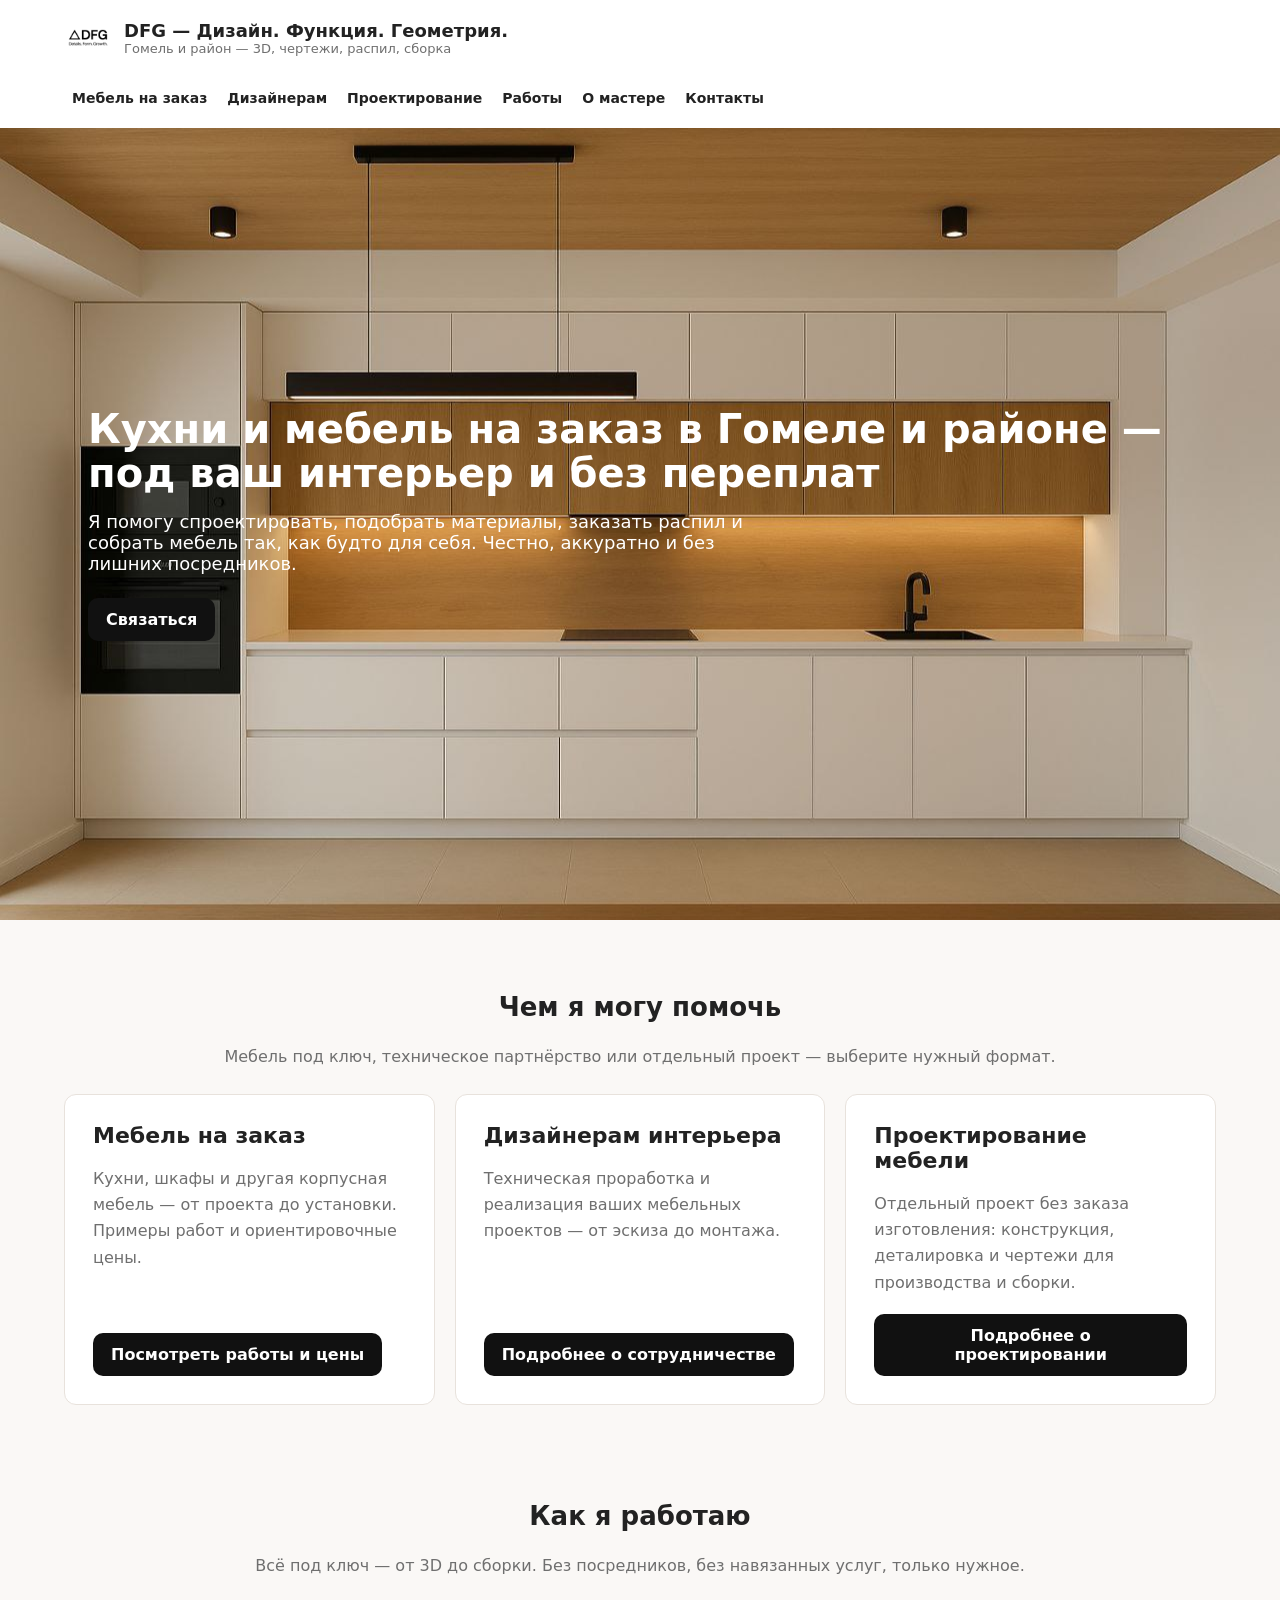
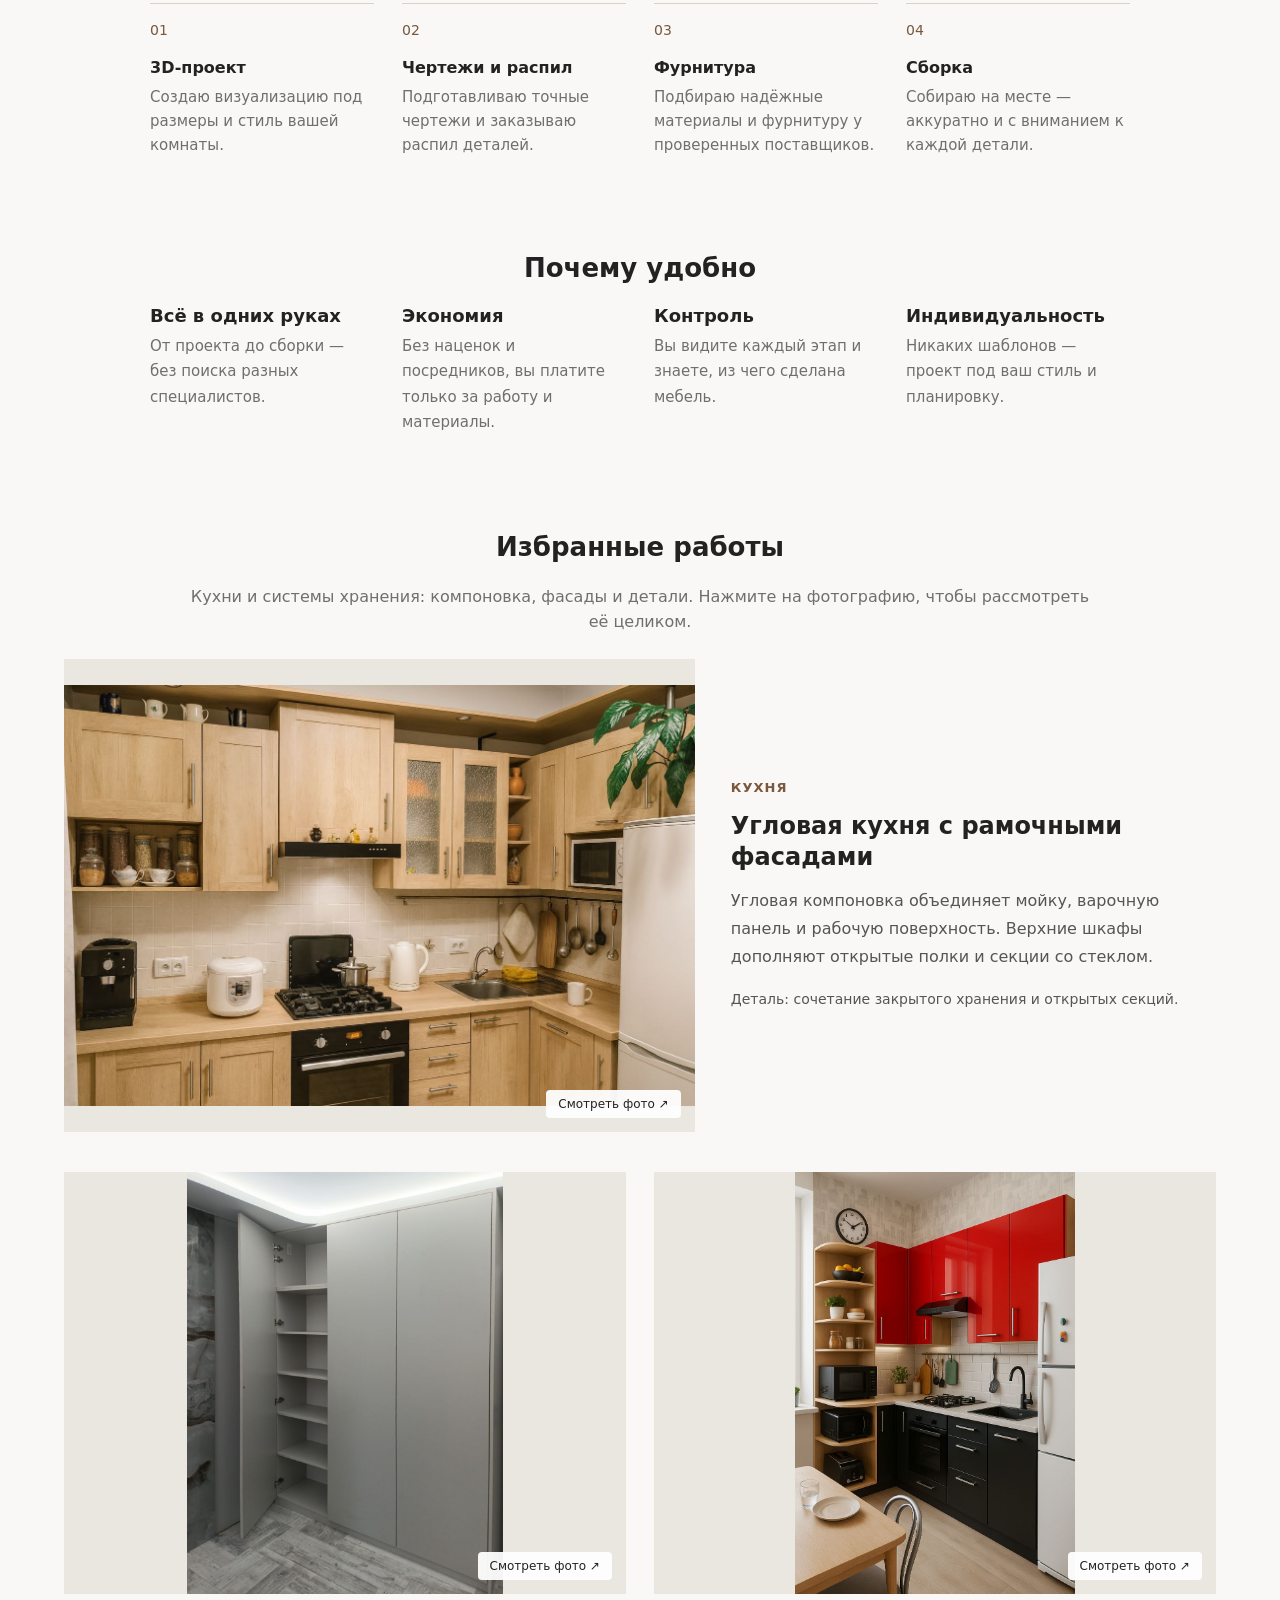
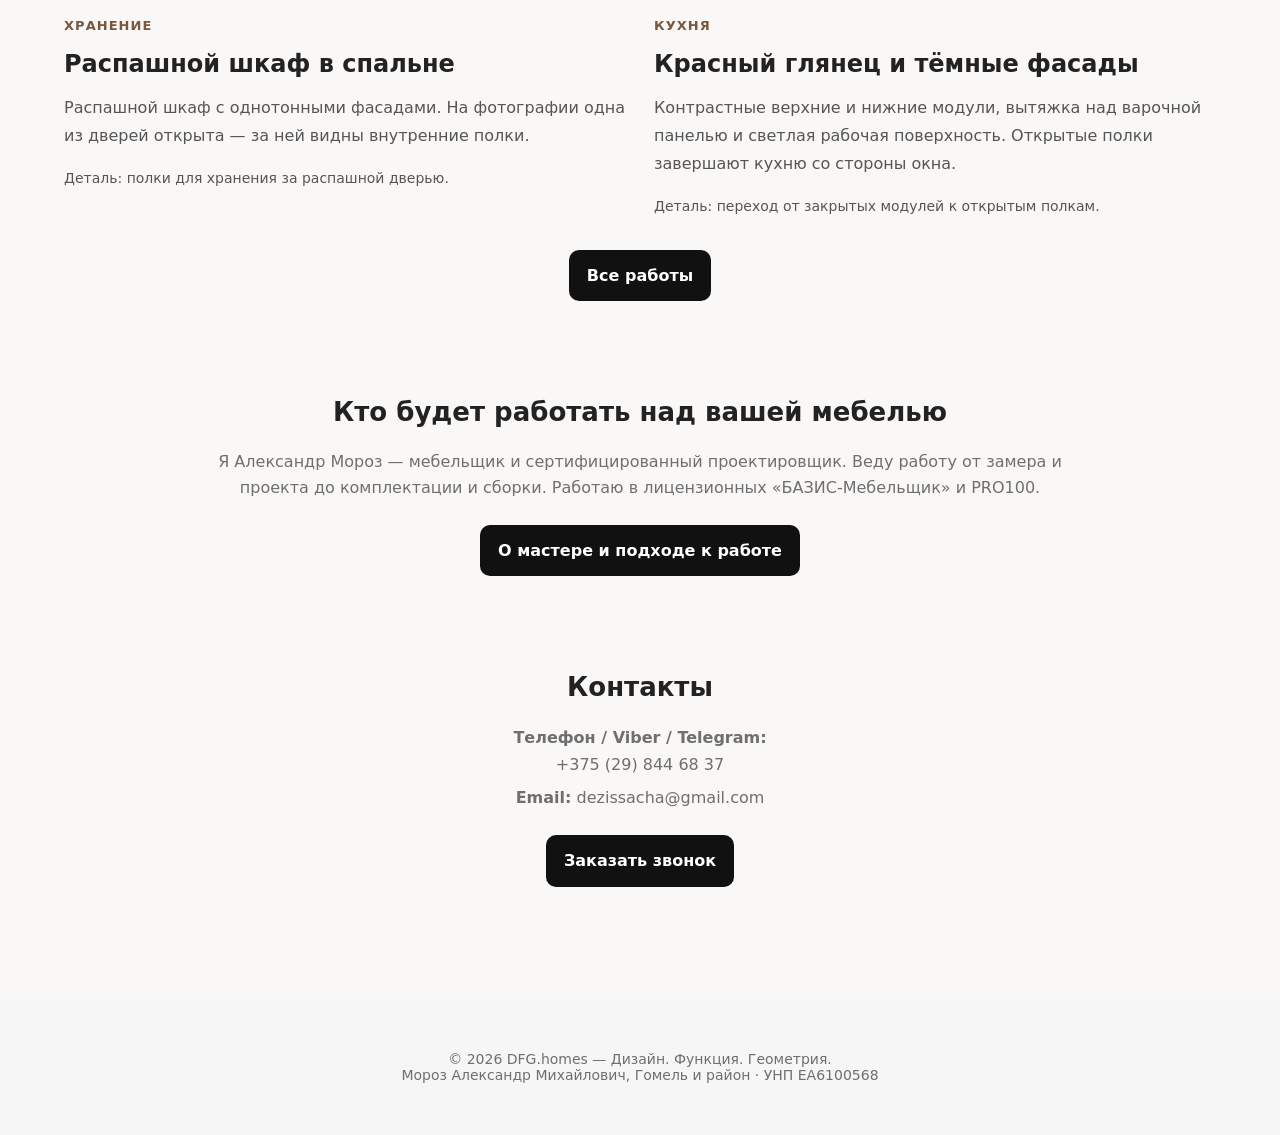
==== site/index.html @ 0e9fcd1b "Restore direct contact navigation and prominent profile contacts" ====
<!doctype html>
<html lang="ru">
<head>
  <meta charset="utf-8" />
  <meta name="viewport" content="width=device-width,initial-scale=1" />
  <title>DFG.homes — Мебель под заказ (Гомель и район)</title>
  <meta name="description" content="DFG — индивидуальные кухни и корпусная мебель: 3D-проект, чертежи, распил, закупка фурнитуры и сборка. Гомель и район." />

  <meta name="keywords" content="кухни Гомель, мебель под заказ, кухни на заказ Гомель, корпусная мебель, дизайн кухни, распил, сборка мебели, МДФ, мебель МДФ">
  
  <meta property="og:title" content="DFG.homes — Мебель под заказ (Гомель и район)">
  <meta property="og:description" content="Индивидуальные кухни под заказ в Гомеле и районе. 3D-проект, распил, сборка.">
  <meta property="og:image" content="https://dfg.homes/img/dfg_logo.png">
  <meta property="og:url" content="https://dfg.homes/">
  <meta property="og:type" content="website">
  <link rel="canonical" href="https://dfg.by/">

  <!-- favicon -->
  <link rel="icon" type="image/png" href="/favicon-96x96.png" sizes="96x96" />
  <link rel="icon" type="image/svg+xml" href="/favicon.svg" />
  <link rel="shortcut icon" href="/favicon.ico" />
  <link rel="apple-touch-icon" sizes="180x180" href="/apple-touch-icon.png" />

  <script type="application/ld+json">
  {
    "@context": "https://schema.org",
    "@type": "LocalBusiness",
    "name": "DFG — Кухни на заказ в Гомеле",
    "image": "https://dfg.homes/img/dfg_logo.png",
    "url": "https://dfg.homes",
    "telephone": "+375298446837",
    "address": {
      "@type": "PostalAddress",
      "addressLocality": "Гомель",
      "addressCountry": "BY"
    },
    "priceRange": "$$",
    "description": "Индивидуальные кухни и корпусная мебель на заказ: проектирование, распил, сборка. Работаем в Гомеле и районе.",
    "openingHours": "Mo-Sa 08:00-22:00"
  }
  </script>

  <link rel="stylesheet" href="style.css?v=9d75a721176b">
</head>

<body>
<header>
  <div class="header-inner container">
    <a class="brand" href="index.html" aria-label="DFG — на главную">
      <img src="img/dfg_logo.png" alt="DFG — Дизайн. Функция. Геометрия.">
      <div>
        <div class="title">DFG — Дизайн. Функция. Геометрия.</div>
        <div class="subtitle">Гомель и район — 3D, чертежи, распил, сборка</div>
      </div>
    </a>
    <nav aria-label="Основная навигация">
      <a href="custom.html">Мебель на заказ</a>
      <a href="designers.html">Дизайнерам</a>
      <a href="design.html">Проектирование</a>
      <a href="index.html#portfolio">Работы</a>
      <a href="about.html">О мастере</a>
      <a href="#contact">Контакты</a>
    </nav>
  </div>
</header>

<!-- HERO -->
<section class="hero">
  <div class="hero-bg" style="background-image:url('img/hero_kitchen.jpg')"></div>
  <div class="hero-inner container">
    <h1>Кухни и мебель на заказ в Гомеле и районе — под ваш интерьер и без переплат</h1>
    <p>Я помогу спроектировать, подобрать материалы, заказать распил и собрать мебель так, как будто для себя. Честно, аккуратно и без лишних посредников.</p>
    <a class="btn" href="#contact">Связаться</a>
  </div>
</section>

<main class="container">

  <section id="directions" aria-labelledby="directions-title">
    <h2 id="directions-title">Чем я могу помочь</h2>
    <p class="lead">Мебель под ключ, техническое партнёрство или отдельный проект — выберите нужный формат.</p>
    <div class="service-grid">
      <article class="service-card"><h3>Мебель на заказ</h3><p>Кухни, шкафы и другая корпусная мебель — от проекта до установки. Примеры работ и ориентировочные цены.</p><a class="btn" href="custom.html">Посмотреть работы и цены</a></article>
      <article class="service-card"><h3>Дизайнерам интерьера</h3><p>Техническая проработка и реализация ваших мебельных проектов — от эскиза до монтажа.</p><a class="btn" href="designers.html">Подробнее о сотрудничестве</a></article>
      <article class="service-card"><h3>Проектирование мебели</h3><p>Отдельный проект без заказа изготовления: конструкция, деталировка и чертежи для производства и сборки.</p><a class="btn" href="design.html">Подробнее о проектировании</a></article>
    </div>
  </section>


  <section id="services">
    <h2>Как я работаю</h2>
    <p class="lead">Всё под ключ — от 3D до сборки. Без посредников, без навязанных услуг, только нужное.</p>
    <ol class="steps">
      <li class="step"><h3>3D-проект</h3><p>Создаю визуализацию под размеры и стиль вашей комнаты.</p></li>
      <li class="step"><h3>Чертежи и распил</h3><p>Подготавливаю точные чертежи и заказываю распил деталей.</p></li>
      <li class="step"><h3>Фурнитура</h3><p>Подбираю надёжные материалы и фурнитуру у проверенных поставщиков.</p></li>
      <li class="step"><h3>Сборка</h3><p>Собираю на месте — аккуратно и с вниманием к каждой детали.</p></li>
</ol>
  </section>

  <section>
    <h2>Почему удобно</h2>
    <div class="why">
      <div class="why-item"><strong>Всё в одних руках</strong><p>От проекта до сборки — без поиска разных специалистов.</p></div>
      <div class="why-item"><strong>Экономия</strong><p>Без наценок и посредников, вы платите только за работу и материалы.</p></div>
      <div class="why-item"><strong>Контроль</strong><p>Вы видите каждый этап и знаете, из чего сделана мебель.</p></div>
      <div class="why-item"><strong>Индивидуальность</strong><p>Никаких шаблонов — проект под ваш стиль и планировку.</p></div>
    </div>
  </section>
  <section id="portfolio" aria-labelledby="portfolio-title">
    <h2 id="portfolio-title">Избранные работы</h2>
    <p class="lead">Кухни и системы хранения: компоновка, фасады и детали. Нажмите на фотографию, чтобы рассмотреть её целиком.</p>
    <div class="featured-projects">
      <article class="featured-project featured-project-wide">
<a class="project-photo" href="img/photo_2026-01-25_12-48-27.jpg" data-gallery data-caption="Угловая кухня с рамочными фасадами" aria-label="Открыть фото: Угловая кухня с рамочными фасадами">
  <img src="img/photo_2026-01-25_12-48-27.jpg" alt="Угловая кухня с рамочными фасадами" loading="lazy" decoding="async">
  <span class="photo-hint" aria-hidden="true">Смотреть фото ↗</span>
</a>
        <div class="project-copy"><p class="eyebrow">Кухня</p><h3>Угловая кухня с рамочными фасадами</h3><p>Угловая компоновка объединяет мойку, варочную панель и рабочую поверхность. Верхние шкафы дополняют открытые полки и секции со стеклом.</p><p class="project-detail">Деталь: сочетание закрытого хранения и открытых секций.</p></div>
      </article>
      <article class="featured-project">
<a class="project-photo" href="img/photo_2026-01-25_12-01-04_1.jpg" data-gallery data-caption="Распашной шкаф в спальне" aria-label="Открыть фото: Распашной шкаф в спальне">
  <img src="img/photo_2026-01-25_12-01-04_1.jpg" alt="Распашной шкаф в спальне" loading="lazy" decoding="async">
  <span class="photo-hint" aria-hidden="true">Смотреть фото ↗</span>
</a>
        <div class="project-copy"><p class="eyebrow">Хранение</p><h3>Распашной шкаф в спальне</h3><p>Распашной шкаф с однотонными фасадами. На фотографии одна из дверей открыта — за ней видны внутренние полки.</p><p class="project-detail">Деталь: полки для хранения за распашной дверью.</p></div>
      </article>
      <article class="featured-project">
<a class="project-photo" href="img/kitchen_red_black.jpg" data-gallery data-caption="Красный глянец и тёмные фасады" aria-label="Открыть фото: Красный глянец и тёмные фасады">
  <img src="img/kitchen_red_black.jpg" alt="Красный глянец и тёмные фасады" loading="lazy" decoding="async">
  <span class="photo-hint" aria-hidden="true">Смотреть фото ↗</span>
</a>
        <div class="project-copy"><p class="eyebrow">Кухня</p><h3>Красный глянец и тёмные фасады</h3><p>Контрастные верхние и нижние модули, вытяжка над варочной панелью и светлая рабочая поверхность. Открытые полки завершают кухню со стороны окна.</p><p class="project-detail">Деталь: переход от закрытых модулей к открытым полкам.</p></div>
      </article>
    </div>
    <div class="contact-wrap" style="margin-top:32px;"><a class="btn" href="custom.html#portfolio">Все работы</a></div>
  </section>

  <section aria-labelledby="about-title">
    <h2 id="about-title">Кто будет работать над вашей мебелью</h2>
    <p class="lead">Я Александр Мороз — мебельщик и сертифицированный проектировщик. Веду работу от замера и проекта до комплектации и сборки. Работаю в лицензионных «БАЗИС-Мебельщик» и PRO100.</p>
    <div class="contact-wrap"><a class="btn" href="about.html">О мастере и подходе к работе</a></div>
  </section>

  <section id="contact">
    <h2>Контакты</h2>
    <div class="contact-wrap">
      <p><strong>Телефон / Viber / Telegram:</strong><br> <a href="tel:+375298446837">+375 (29) 844 68 37</a></p>
      <p><strong>Email:</strong> <a href="mailto:dezissacha@gmail.com">dezissacha@gmail.com</a></p>

      <button class="btn" id="open-form" style="margin-top:18px;">Заказать звонок</button>
    </div>
  </section>

</main>

<!-- MODAL -->
<div id="callback-modal" class="modal" role="dialog" aria-modal="true" aria-label="Заказать звонок">
  <div class="modal-content">

    <div class="modal-header">Заказать звонок</div>
    <button class="modal-close" id="close-form" aria-label="Закрыть">×</button>

    <h3 id="modal-title" style="display:none;"></h3>
    <div id="modal-message" style="display:none; text-align:center; font-size:17px; margin-bottom:12px;"></div>

    <form id="callback-form" class="modal-form">
        <input type="hidden" name="access_key" value="6b357ccf-6173-467a-af4d-17d873c3c2f2">
        <input type="text" name="name" id="name-field" aria-label="Ваше имя" autocomplete="name" placeholder="Ваше имя">
        <input type="tel" name="phone" id="phone-input" aria-label="Ваш телефон" autocomplete="tel" placeholder="Ваш телефон" required>
        <div id="phone-error" style="display:none; color:#b00020; font-size:14px; margin-top:-8px; margin-bottom:8px;"></div>
        <textarea aria-label="Комментарий" name="message" placeholder="Комментарий" maxlength="10000"></textarea>
    </form>

    <div class="modal-submit-bar">
        <button id="submit-btn" type="submit" form="callback-form" class="btn submit-btn">Отправить</button>
        <button id="close-after-submit" class="btn" style="display:none;">Закрыть</button>
    </div>

  </div>
</div>


<footer>
  <div class="container">
    © 2026 DFG.homes — Дизайн. Функция. Геометрия.<br>
    Мороз Александр Михайлович, Гомель и район · УНП EA6100568
  </div>
</footer>




<dialog id="photo-viewer" class="photo-viewer" aria-label="Просмотр фотографий">
  <div class="viewer-toolbar"><span id="photo-count" aria-live="polite"></span><button type="button" id="photo-close" aria-label="Закрыть фото">Закрыть ×</button></div>
  <figure><img id="photo-full" alt=""><figcaption id="photo-caption" aria-live="polite"></figcaption></figure>
  <div class="viewer-navigation"><button type="button" id="photo-prev" aria-label="Предыдущее фото">← Назад</button><button type="button" id="photo-next" aria-label="Следующее фото">Далее →</button></div>
</dialog>

<script src="site.js?v=1a0e7bea8376" defer></script>
</body>
</html>
---- site/style.css ----
:root{
      --bg:#faf8f6;
      --text:#222;
      --muted:#6f6f6f;
      --accent:#111;
      --maxw:1200px;
    }
    *{box-sizing:border-box;margin:0;padding:0}
    body{font-family:Inter, system-ui, -apple-system, "Segoe UI", Roboto, "Helvetica Neue", Arial; color:var(--text); background:var(--bg);}
    a{color:inherit;text-decoration:none}

    .container{max-width:var(--maxw);margin:0 auto;padding:24px;}

    /* HEADER */
    header{position:fixed;top:0;left:0;right:0;background:rgba(255,255,255,0.97);backdrop-filter:blur(8px);box-shadow:0 2px 10px rgba(0,0,0,0.05);z-index:40;}
    .header-inner{display:flex;align-items:center;justify-content:space-between;gap:20px;max-width:var(--maxw);margin:0 auto;padding:14px 24px;}
    .brand{display:flex;align-items:center;gap:12px;flex:1;}
    .brand img{height:48px;width:auto;}
    .brand .title{font-weight:700;font-size:18px;}
    .brand .subtitle{font-size:13px;color:var(--muted);}
    nav{display:flex;gap:12px;align-items:center;flex-wrap:wrap;justify-content:flex-end;}
    nav a{padding:8px 12px;border-radius:8px;font-weight:600;}

    @media (max-width: 700px) {
      .header-inner {
        flex-direction: column;
        align-items: center;
        text-align: center;
        gap: 10px;
      }

      nav {
        justify-content: center;
        width: 100%;
      }

      nav a {
        padding: 6px 10px;
        font-size: 16px;
      }

      .brand {
        justify-content: center;
      }
    }

    /* HERO */
    .hero{height:88vh;min-height:520px;display:flex;align-items:center;position:relative;color:#fff;margin-top:84px;}
    .hero-bg{position:absolute;inset:0;background-size:cover;background-position:center;filter:saturate(1);}
    .hero-inner{max-width:var(--maxw);margin:0 auto;padding:48px;position:relative;}
    .hero h1{font-size:40px;line-height:1.1;margin-bottom:16px;}
    .hero p{font-size:18px;max-width:60ch;margin-bottom:24px;}
    .btn{background:var(--accent);color:#fff;padding:12px 18px;border-radius:10px;border:0;font-weight:700;cursor:pointer;}
    .btn.secondary{background:transparent;border:1px solid rgba(255,255,255,0.3);color:#fff;}

    main{padding:36px 0 80px;}
    section{padding:48px 0;}
    h2{font-size:26px;text-align:center;margin-bottom:22px;}
    .lead{max-width:900px;margin:0 auto 24px;color:var(--muted);text-align:center;line-height:1.6;}

    /* GRID */
    .steps{max-width:980px;margin:0 auto;display:grid;grid-template-columns:repeat(auto-fit,minmax(220px,1fr));gap:16px;}
    .step{background:#fff;border-radius:10px;padding:18px;box-shadow:0 6px 22px rgba(0,0,0,0.04);}
    .step h3{margin-bottom:8px;font-size:16px;}
    .step p{color:var(--muted);font-size:14px;}

   .why{
      max-width:980px;
      margin:0 auto;
      display:grid;
      grid-template-columns:repeat(auto-fit,minmax(220px,1fr));
      gap:16px;
    }
    .why-item{background:#fff;padding:16px;border-radius:10px;box-shadow:0 6px 18px rgba(0,0,0,0.03);text-align:center;}
    .why-item p{margin-top:8px;color:var(--muted);font-size:14px;}

    .portfolio-grid{display:grid;grid-template-columns:repeat(auto-fit,minmax(260px,1fr));gap:14px;max-width:1200px;margin:0 auto;}
    .portfolio-item{background:#fff;border-radius:10px;overflow:hidden;box-shadow:0 6px 22px rgba(0,0,0,0.04);}
    .portfolio-item img{width:100%;height:100%;object-fit:cover;display:block;}
    .caption{padding:10px;color:var(--muted);font-size:14px;}

    /* CONTACT */
    .contact-wrap{max-width:900px;margin:0 auto;text-align:center;}
    .contact-wrap p{margin:6px 0;color:var(--muted);}
    .small{font-size:13px;color:var(--muted);}

    footer{background:#f6f6f6;padding:28px 0;margin-top:40px;color:var(--muted);font-size:14px;text-align:center;}

    html {
      scroll-padding-top: var(--header-offset, 10px);
    }

    /* MODAL */
    .modal{
      position:fixed;
      inset:0;
      background:rgba(0,0,0,0.55);
      display:none;
      align-items:center;
      justify-content:center;
      padding:20px;
      z-index:999;
      opacity:0;
      transition:opacity .15s ease-out;
    }
    .modal.show{
      display:flex;
      opacity:1;
    }
    .modal-content{
      background:#fff;
      padding:28px;
      border-radius:14px;
      width:100%;
      max-width:420px;
      box-shadow:0 8px 40px rgba(0,0,0,0.25);
      position:relative;
      transform:translateY(10px);
      transition:transform .15s ease-out;
    }
    .modal.show .modal-content{
      transform:translateY(0);
    }
    .modal-content h3{
      text-align:center;
      margin-bottom:16px;
      font-size:22px;
    }
    .modal-content input,
    .modal-content textarea{
      width:100%;
      padding:12px;
      margin-bottom:12px;
      border-radius:8px;
      border:1px solid #ddd;
      font-size:15px;
    }
    .modal-close{
      position:absolute;
      top:10px;
      right:12px;
      font-size:26px;
      background:none;
      border:none;
      color:#666;
      cursor:pointer;
    }

    .submit-btn {
      width: 100%;
      padding: 14px;
      font-size: 17px;
      border-radius: 10px;
      font-weight: 700;
    }

    #close-after-submit {
      width: 100%;
    }

    .input-error {
      border-color: #b00020 !important;
      background: #ffecec;
    }

    @media (min-width: 701px) {
      .modal-header {
        display: none !important;
      }

    }

    /* MOBILE FULLSCREEN MODAL */
    @media(max-width:700px){

      body.modal-open {
        overflow: hidden;
        height: 100dvh;
      }

      .modal{
        padding:0;
      }

      .modal-content{
        width:100%;
        height:100vh;
        height:100dvh;
        max-width:none;
        border-radius:0;
        padding:70px 20px 0;
        display:flex;
        flex-direction:column;
        box-shadow:none;
        overflow:hidden;
        position:relative;
        animation:modalSlideUp .22s ease-out;
      }

      @keyframes modalSlideUp{
        from{transform:translateY(40px);opacity:0}
        to{transform:translateY(0);opacity:1}
      }

      /* FIXED TOP BAR */
      .modal-header{
        position:fixed;
        top:0;
        left:0;
        right:0;
        height:60px;
        background:#fff;
        display:flex;
        align-items:center;
        justify-content:center;
        font-size:20px;
        font-weight:700;
        z-index:1001;
        border-bottom:1px solid #eee;
      }

      .modal-close{
        position:fixed;
        top:14px;
        right:16px;
        font-size:34px;
        z-index:1002;
      }

      /* BOTTOM ACTION BAR */
      .modal-submit-bar{
        flex-shrink:0;
        margin:0 -20px;
        background:#fff;
        padding:14px 20px;
        padding-bottom:max(14px, env(safe-area-inset-bottom));
        border-top:1px solid #eee;
        z-index:1001;
      }

      .modal-submit-bar button{
        width:100%;
        padding:14px;
        background:#111;
        color:#fff;
        border-radius:10px;
        font-size:17px;
        font-weight:700;
      }

      .modal-form {
        display:flex;
        flex-direction:column;
        flex:1;
        min-height:0;
        overflow-y:auto;
      }

    /* Поля имени и телефона — фиксированные */
    .modal-form input {
      flex: 0 0 auto;
    }

    /* Комментарий растягивается */
    .modal-form textarea {
      flex: 1 1 auto;
      min-height: 80px;
      resize: none;
      overflow-y: auto;
    }
    }

/* Shared navigation and service pages */
header { position:sticky; }
.header-inner { flex-wrap:wrap; }
.brand { flex:none; }
nav { gap:4px; }
nav a { font-size:14px; padding:8px; }
nav a[aria-current="page"] { background:#eee9e3; }
.hero { margin-top:0; }
.hero-inner { z-index:2; }
.btn { display:inline-block; text-align:center; font:inherit; font-weight:700; }
a:focus-visible, button:focus-visible, input:focus-visible, textarea:focus-visible { outline:3px solid #93643c; outline-offset:4px; }
.portfolio-item img { height:300px; }
.service-grid { display:grid; grid-template-columns:repeat(3,minmax(0,1fr)); gap:20px; }
.service-card { background:#fff; border:1px solid #e8e2dc; border-radius:12px; padding:28px; display:flex; flex-direction:column; align-items:flex-start; gap:18px; }
.service-card h3 { font-size:22px; }
.service-card p { color:var(--muted); line-height:1.65; flex:1; }
.service-card .btn { margin-top:auto; }
.page-intro { padding:48px 0 28px; max-width:850px; }
.eyebrow { color:#79583e; font-size:13px; font-weight:700; letter-spacing:.08em; text-transform:uppercase; margin-bottom:16px; }
.page-intro h1 { font-size:clamp(30px,4vw,48px); line-height:1.15; margin-bottom:22px; }
.page-intro p:not(.eyebrow) { color:var(--muted); font-size:19px; line-height:1.65; margin-bottom:24px; }
.two-column { display:grid; grid-template-columns:1fr 1fr; gap:32px; align-items:start; }
.copy { line-height:1.75; }
.copy p + p { margin-top:16px; }
.copy h3 { margin-bottom:12px; }
.detail-list { padding-left:22px; line-height:1.8; }
.price-list { background:#fff; padding:12px 24px; border-radius:12px; }
.price-list div { display:flex; justify-content:space-between; gap:24px; padding:20px 0; border-bottom:1px solid #eee; }
.price-list div:last-child { border:0; }
.price-list dt { line-height:1.5; }
.price-list dd { white-space:nowrap; font-weight:700; }
.note { color:var(--muted); font-size:14px; line-height:1.7; margin-top:18px; }
.steps p { line-height:1.6; }
.contact-wrap { line-height:1.7; }
@media(max-width:900px) {
 .header-inner { justify-content:center; gap:12px; }
 nav { justify-content:center; }
 .service-grid { grid-template-columns:1fr; }
}
@media(max-width:700px) {
 .header-inner { padding:12px 16px; }
 .brand .title { font-size:15px; }
 .brand .subtitle { font-size:11px; }
 .brand img { height:40px; }
 nav a { font-size:12px; padding:6px; }
 .container { padding-left:20px; padding-right:20px; }
 .hero { height:auto; min-height:520px; }
 .hero-inner { padding:40px 24px; }
 .hero h1 { font-size:30px; }
 .hero p { font-size:17px; line-height:1.6; }
 .two-column { grid-template-columns:1fr; }
 .portfolio-grid { grid-template-columns:1fr; }
 .price-list { padding:8px 16px; }
 .price-list div { flex-wrap:wrap; gap:8px; }
 section { padding:32px 0; }
}

/* Allow text and navigation to shrink within narrow screens. */
.hero-inner { width:100%; min-width:0; }
.brand { min-width:0; max-width:100%; }
.brand > div { min-width:0; }
nav { min-width:0; max-width:100%; }
@media(max-width:700px) {
 .brand .title, .brand .subtitle { overflow-wrap:anywhere; }
 .header-inner { align-items:stretch; }
 .brand { justify-content:center; }
}

body.modal-open { overflow:hidden; }
.modal-content { max-height:100%; overflow-y:auto; }

/* Portfolio: photographs and descriptions without decorative boxes. */
.featured-projects { display:grid; grid-template-columns:repeat(2,minmax(0,1fr)); gap:40px 28px; }
.featured-project { min-width:0; }
.featured-project-wide { grid-column:1 / -1; display:grid; grid-template-columns:1.3fr 1fr; align-items:center; gap:36px; }
.project-photo { display:block; position:relative; background:#eae6e0; overflow:hidden; }
.project-photo img { display:block; width:100%; height:100%; aspect-ratio:4 / 3; object-fit:contain; transition:transform .2s ease; }
.project-photo:hover img { transform:scale(1.02); }
.photo-hint { position:absolute; bottom:14px; right:14px; padding:7px 12px; border-radius:4px; background:rgba(255,255,255,.94); color:#222; font-size:12px; }
.project-copy { padding-top:24px; }
.featured-project-wide .project-copy { padding:0; }
.project-copy h3 { font-size:24px; line-height:1.3; margin-bottom:14px; }
.project-copy p:not(.eyebrow) { line-height:1.75; color:#555; }
.project-copy .project-detail { margin-top:16px; font-size:14px; }
.gallery-heading { font-size:22px; margin:48px 0 24px; }
.project-gallery { display:grid; grid-template-columns:repeat(3,minmax(0,1fr)); gap:28px 20px; }
.project-gallery figure { min-width:0; }
.project-gallery figcaption { font-size:14px; line-height:1.5; margin-top:12px; color:#555; }
.service-visual { display:grid; grid-template-columns:1.2fr 1fr; gap:40px; align-items:center; }
.visual-copy h2 { text-align:left; margin-bottom:18px; }
.visual-copy p { line-height:1.75; color:#555; }
/* Numbered stages and quiet text columns replace repeated cards. */
.steps { list-style:none; counter-reset:stage; gap:28px; }
.step { counter-increment:stage; background:transparent; box-shadow:none; border-radius:0; padding:0; border-top:1px solid #d9d2c9; padding-top:18px; }
.step::before { content:counter(stage, decimal-leading-zero); display:block; color:#79583e; font-size:14px; margin-bottom:20px; }
.step p { font-size:15px; }
.why { gap:28px; }
.why-item { background:transparent; box-shadow:none; border-radius:0; padding:0; text-align:left; }
.why-item strong { font-size:18px; }
.why-item p { line-height:1.7; font-size:15px; }
/* Native modal provides Escape handling and keeps keyboard focus inside. */
.photo-viewer { border:0; width:min(1100px, calc(100% - 32px)); max-width:none; max-height:calc(100dvh - 32px); margin:auto; background:#faf8f6; color:#222; padding:20px; overflow:auto; }
.photo-viewer::backdrop { background:rgba(0,0,0,.85); }
.viewer-toolbar, .viewer-navigation { display:flex; justify-content:space-between; align-items:center; gap:16px; }
.photo-viewer button { font:inherit; padding:10px 14px; border:1px solid #d9d2c9; background:transparent; border-radius:4px; cursor:pointer; }
.photo-viewer figure { margin:16px 0; }
.photo-viewer figure img { display:block; width:100%; height:min(65dvh, 760px); object-fit:contain; }
.photo-viewer figcaption { text-align:center; line-height:1.5; margin-top:16px; }
body.image-open { overflow:hidden; }
@media(max-width:700px) {
 .featured-projects, .featured-project-wide, .service-visual { grid-template-columns:1fr; gap:28px; }
 .featured-project-wide { gap:0; }
 .featured-project-wide .project-copy { padding-top:24px; }
 .project-gallery { grid-template-columns:repeat(2,minmax(0,1fr)); gap:24px 14px; }
 .project-gallery .photo-hint { display:none; }
 .project-copy h3 { font-size:22px; }
 .photo-viewer { width:calc(100% - 16px); padding:14px; max-height:calc(100dvh - 16px); }
 .steps { grid-template-columns:1fr; }
 .step::before { margin-bottom:12px; }
}
@media(prefers-reduced-motion:reduce) { .project-photo img { transition:none; } }

.viewer-navigation[hidden] { display:none; }
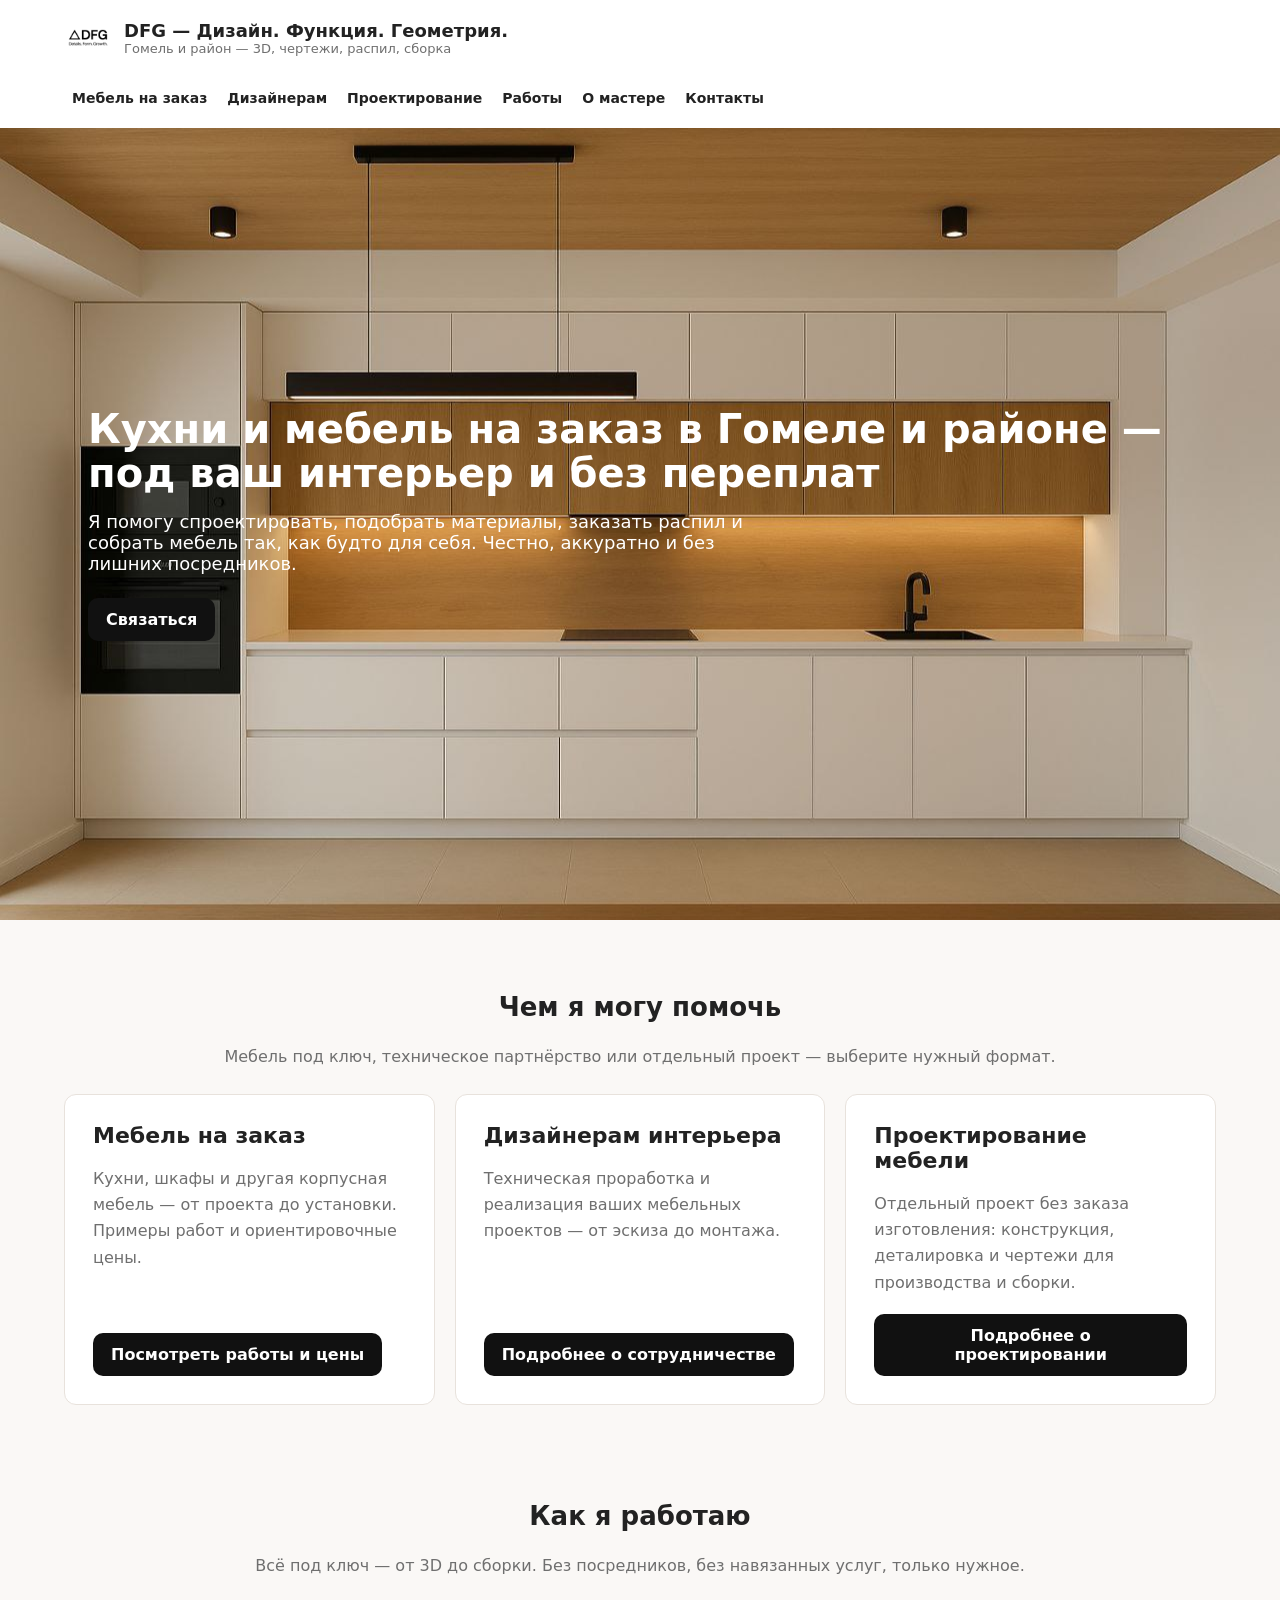
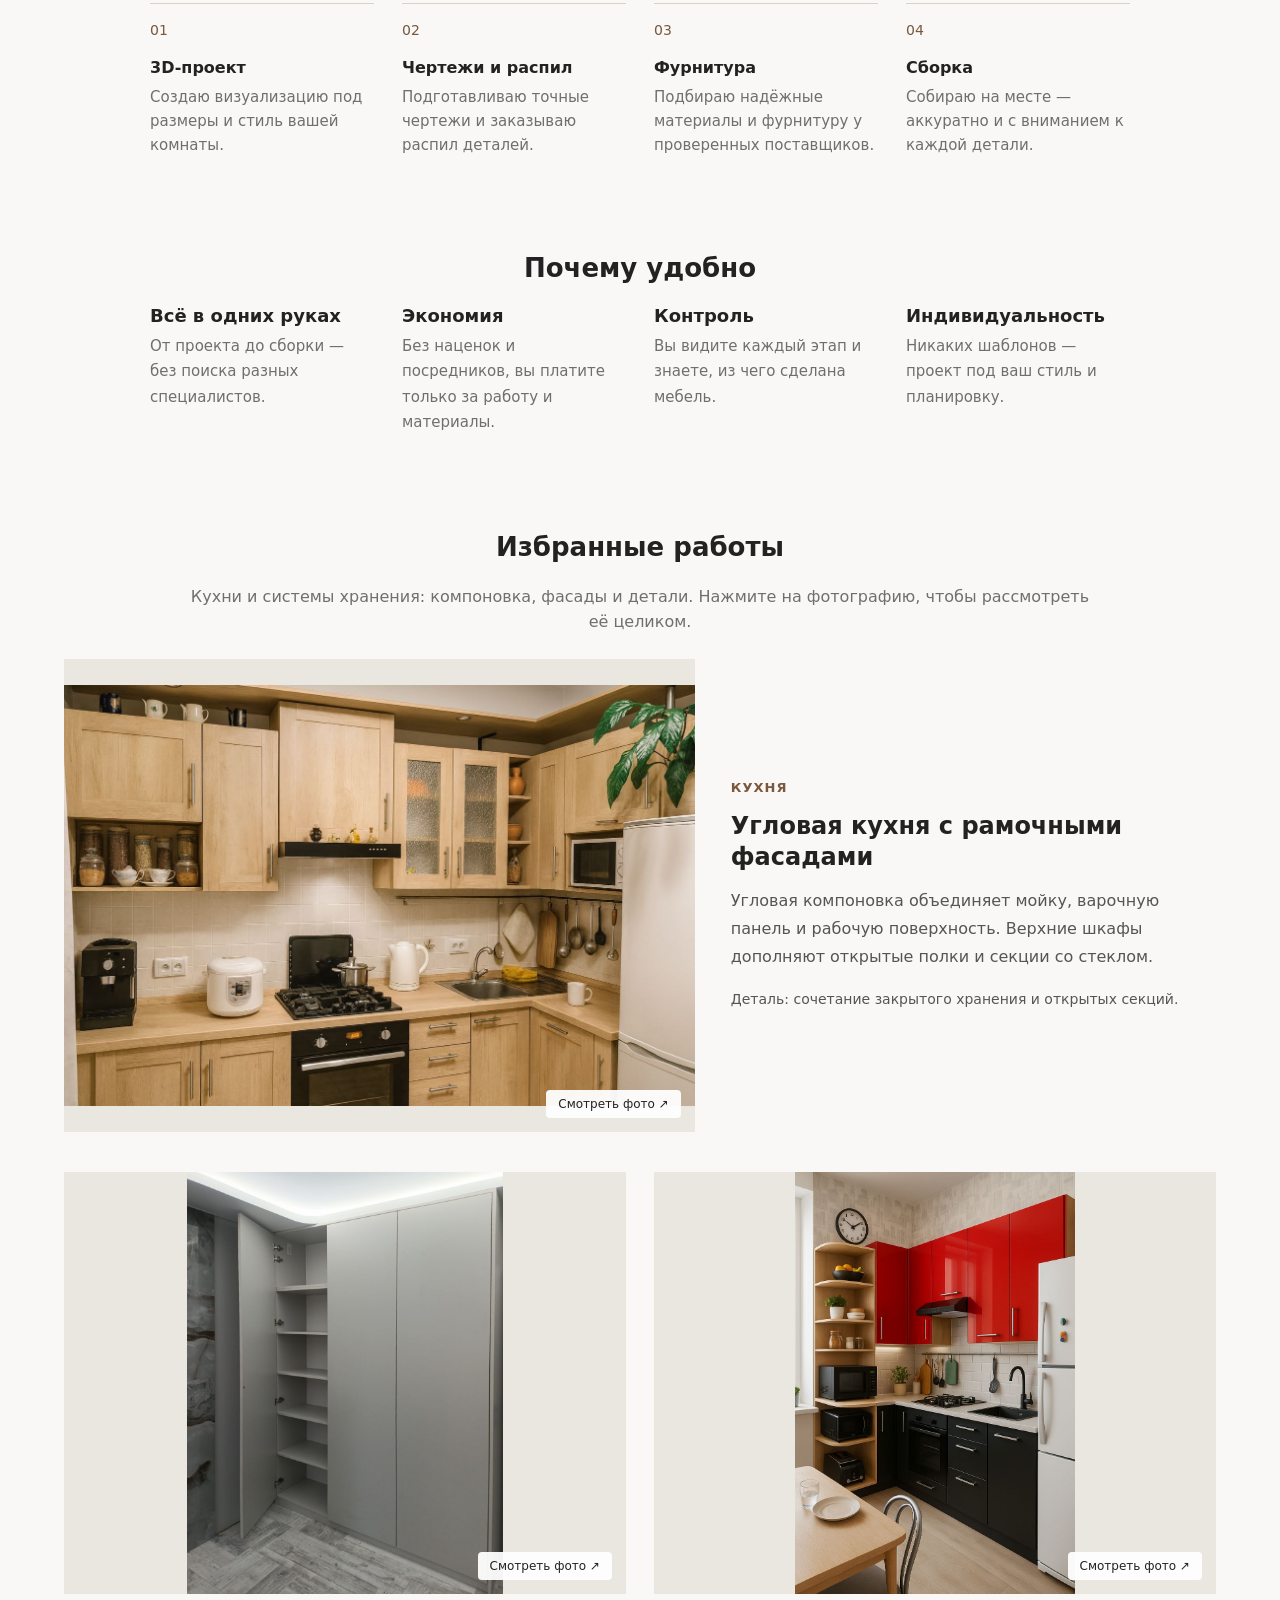
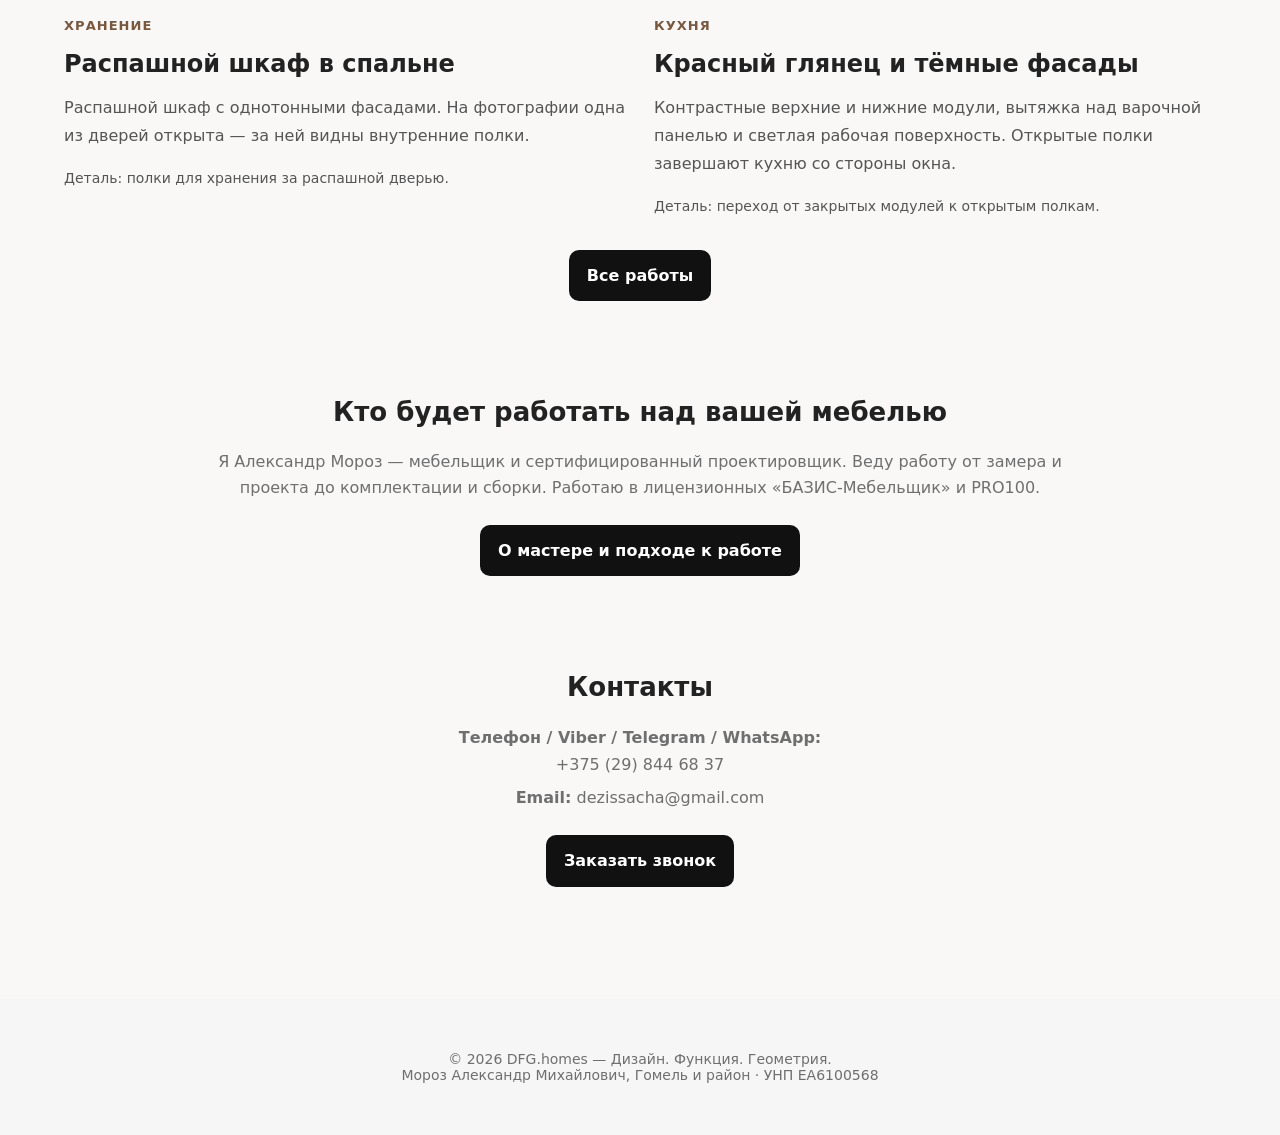
==== commit 4324ab03: "Mention WhatsApp in contact details" ====
--- a/site/index.html
+++ b/site/index.html
@@ -145,7 +145,7 @@
   <section id="contact">
     <h2>Контакты</h2>
     <div class="contact-wrap">
-      <p><strong>Телефон / Viber / Telegram:</strong><br> <a href="tel:+375298446837">+375 (29) 844 68 37</a></p>
+      <p><strong>Телефон / Viber / Telegram / WhatsApp:</strong><br> <a href="tel:+375298446837">+375 (29) 844 68 37</a></p>
       <p><strong>Email:</strong> <a href="mailto:dezissacha@gmail.com">dezissacha@gmail.com</a></p>
 
       <button class="btn" id="open-form" style="margin-top:18px;">Заказать звонок</button>
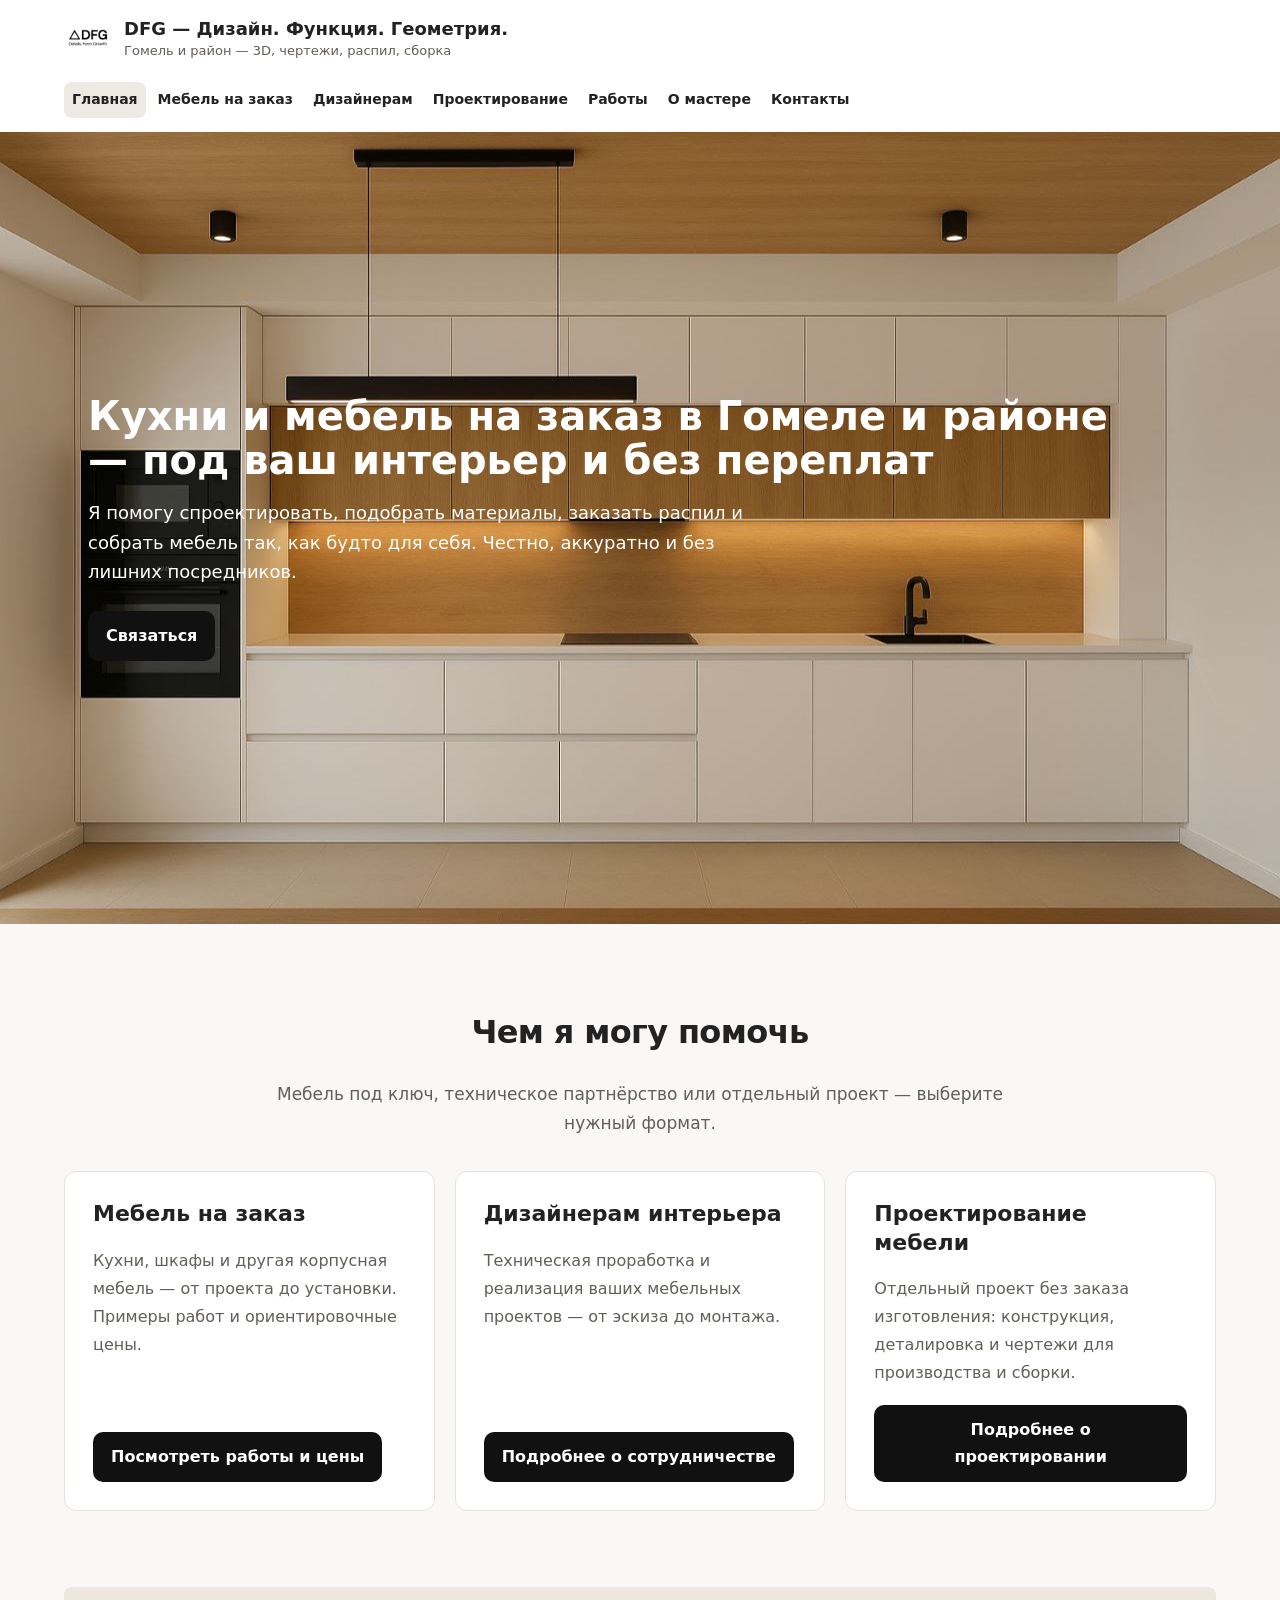
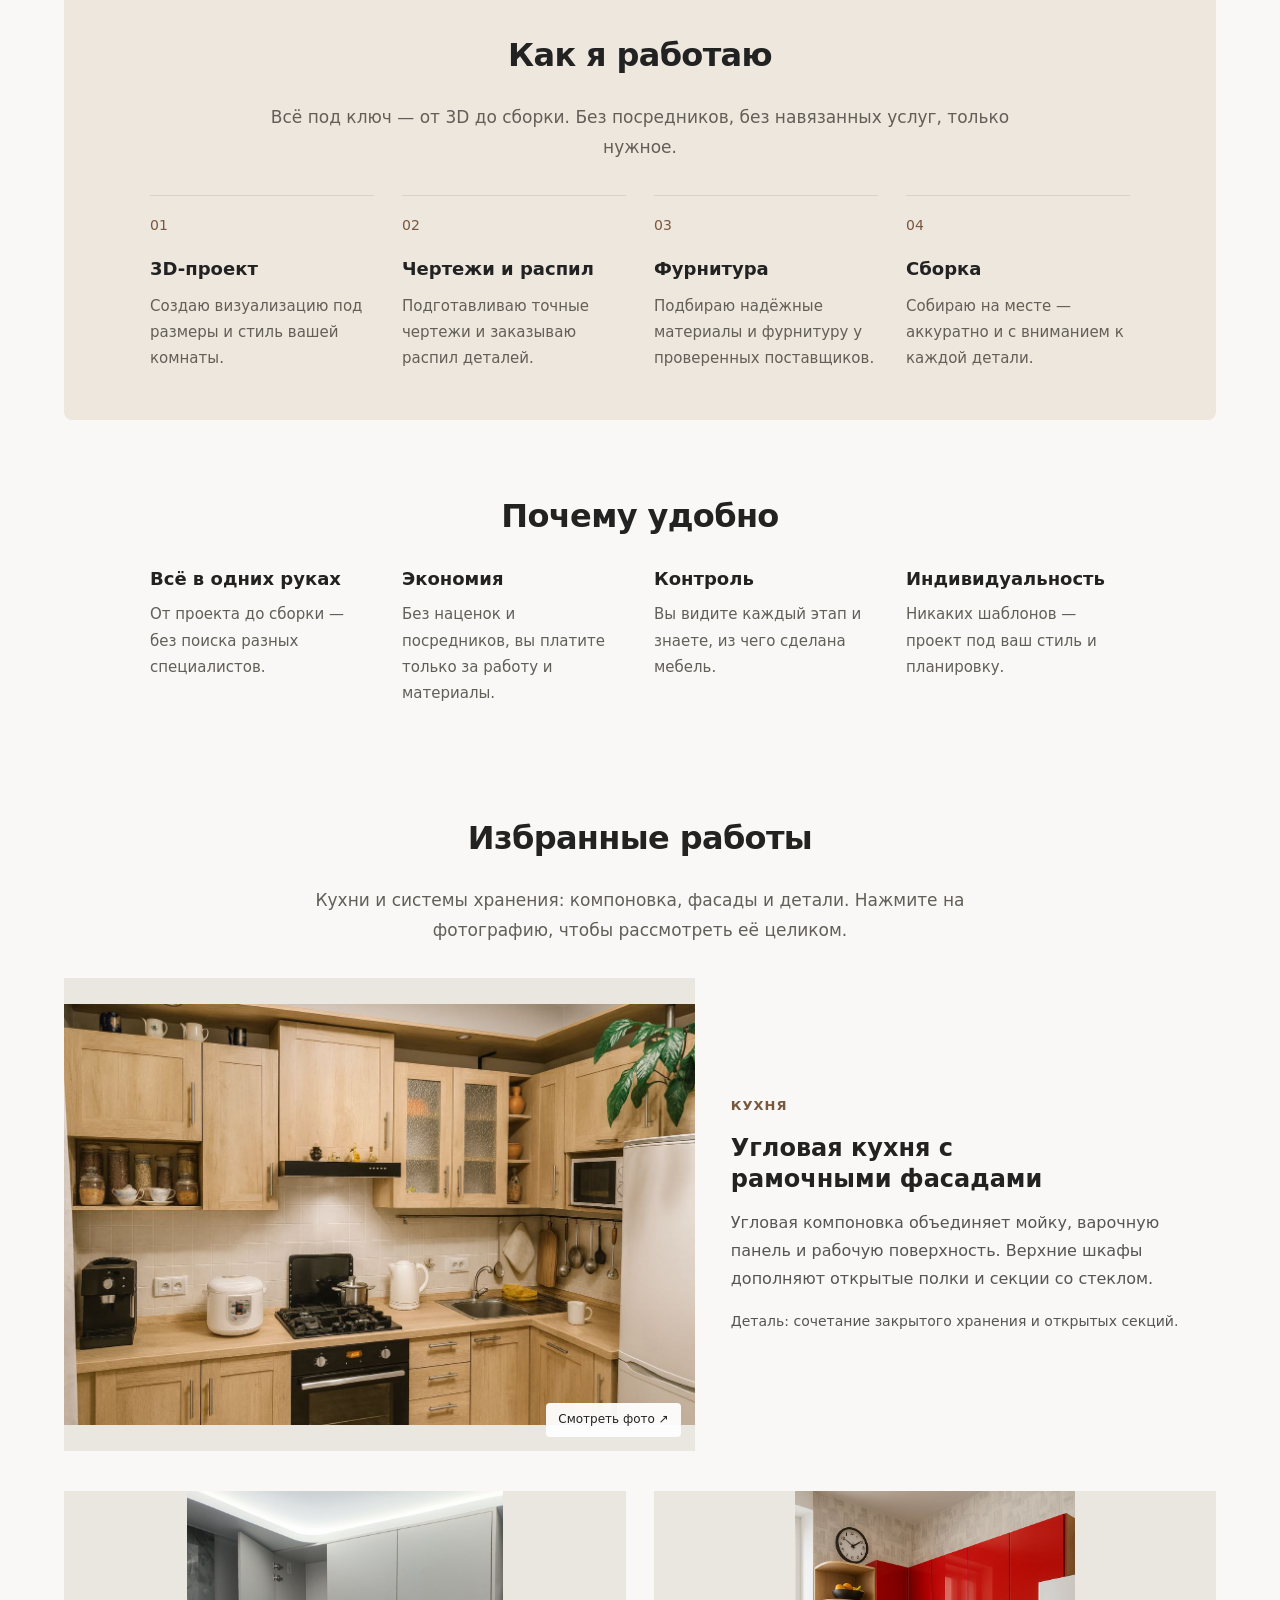
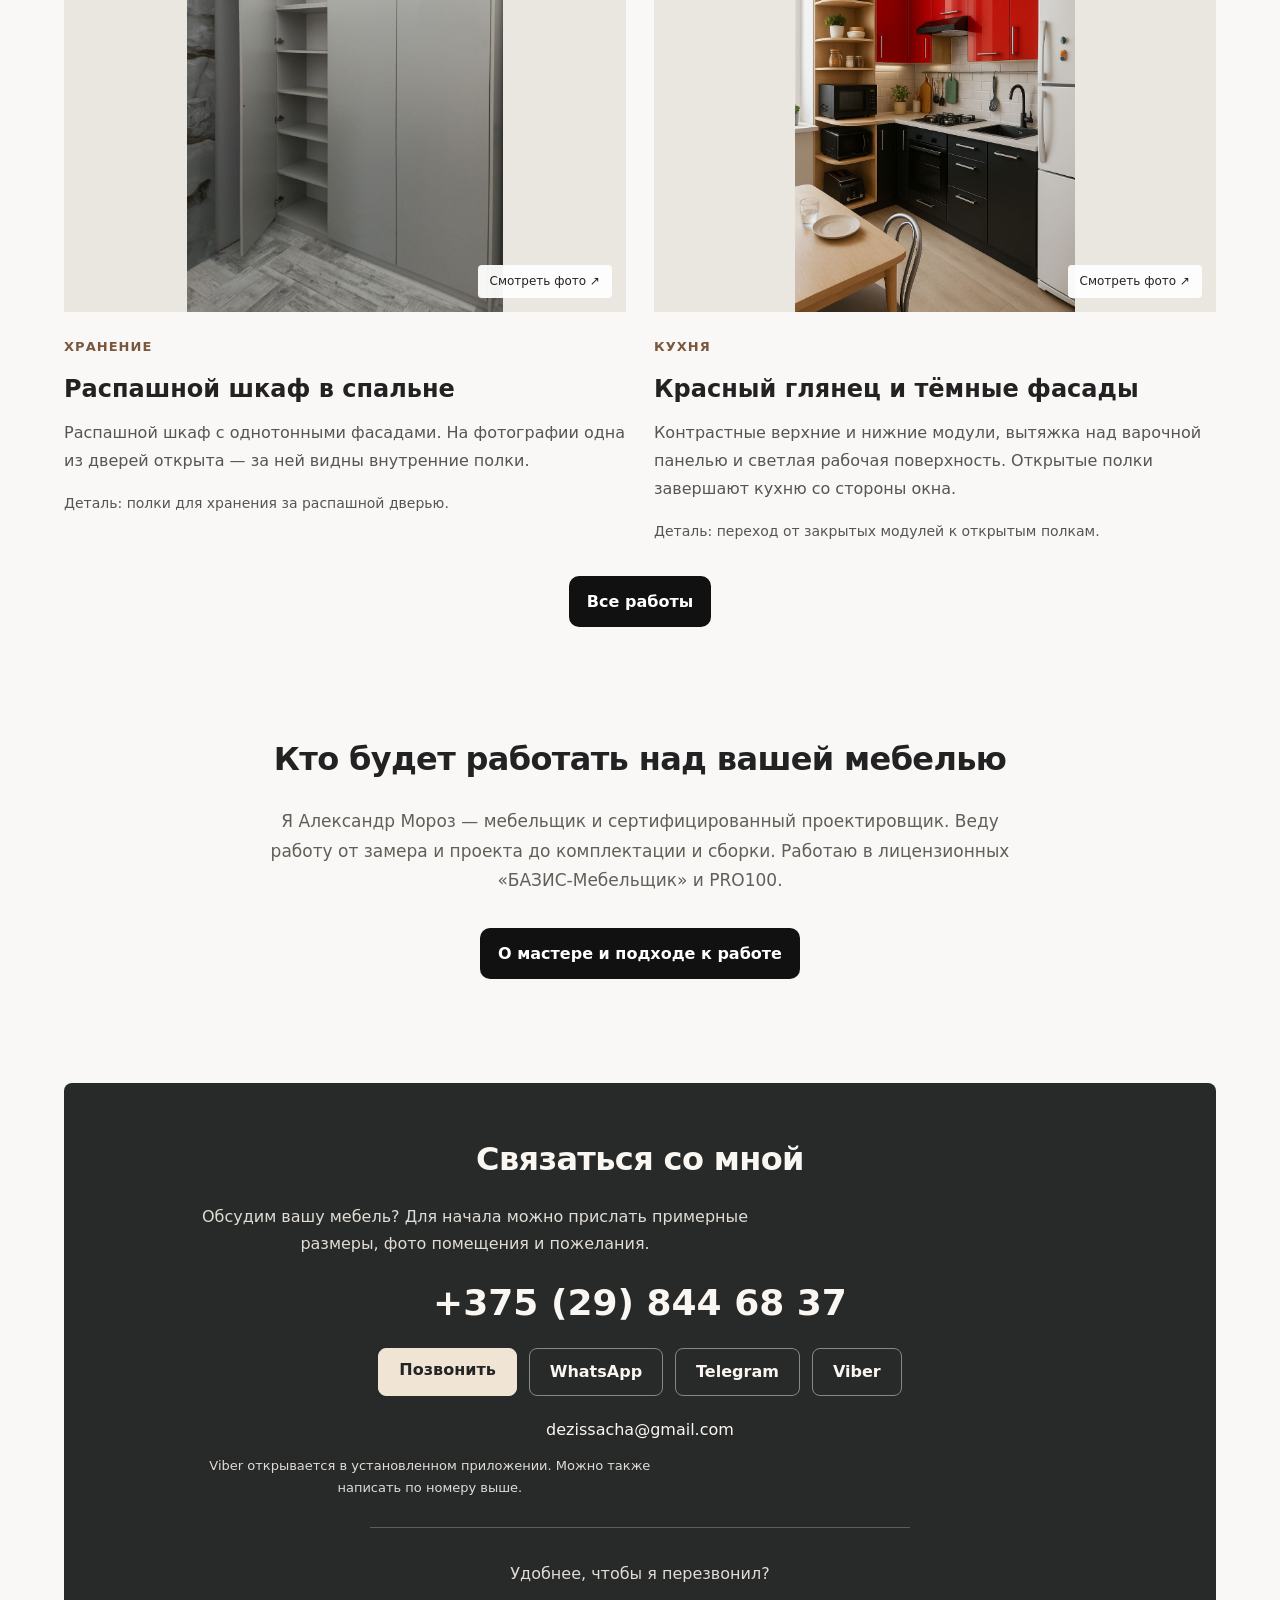
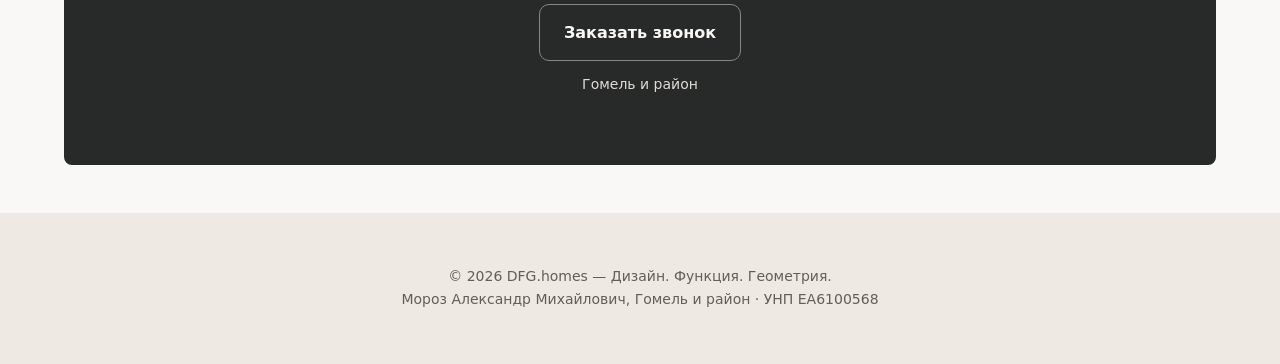
==== commit a1dccd82: "Add direct messenger contacts and refine styling and navigation" ====
--- a/site/index.html
+++ b/site/index.html
@@ -40,7 +40,7 @@
   }
   </script>
 
-  <link rel="stylesheet" href="style.css?v=9d75a721176b">
+  <link rel="stylesheet" href="style.css?v=ac22d71e25cf">
 </head>
 
 <body>
@@ -54,6 +54,7 @@
       </div>
     </a>
     <nav aria-label="Основная навигация">
+      <a href="index.html" aria-current="page">Главная</a>
       <a href="custom.html">Мебель на заказ</a>
       <a href="designers.html">Дизайнерам</a>
       <a href="design.html">Проектирование</a>
@@ -87,7 +88,7 @@
   </section>
 
 
-  <section id="services">
+  <section id="services" class="section-tone">
     <h2>Как я работаю</h2>
     <p class="lead">Всё под ключ — от 3D до сборки. Без посредников, без навязанных услуг, только нужное.</p>
     <ol class="steps">
@@ -143,12 +144,23 @@
   </section>
 
   <section id="contact">
-    <h2>Контакты</h2>
+    <h2>Связаться со мной</h2>
     <div class="contact-wrap">
-      <p><strong>Телефон / Viber / Telegram / WhatsApp:</strong><br> <a href="tel:+375298446837">+375 (29) 844 68 37</a></p>
-      <p><strong>Email:</strong> <a href="mailto:dezissacha@gmail.com">dezissacha@gmail.com</a></p>
-
-      <button class="btn" id="open-form" style="margin-top:18px;">Заказать звонок</button>
+      <p class="contact-intro">Обсудим вашу мебель? Для начала можно прислать примерные размеры, фото помещения и пожелания.</p>
+      <p><a href="tel:+375298446837" aria-label="Позвонить Александру: +375 29 844 68 37">+375 (29) 844 68 37</a></p>
+      <div class="contact-actions" aria-label="Способы связи">
+        <a class="contact-action contact-action-primary" href="tel:+375298446837">Позвонить</a>
+        <a class="contact-action" href="https://wa.me/375298446837" target="_blank" rel="noopener noreferrer" aria-label="Написать Александру в WhatsApp">WhatsApp</a>
+        <a class="contact-action" href="https://t.me/+375298446837" target="_blank" rel="noopener noreferrer" aria-label="Написать Александру в Telegram">Telegram</a>
+        <a class="contact-action" href="viber://chat?number=%2B375298446837" aria-label="Написать Александру в Viber">Viber</a>
+      </div>
+      <p class="contact-email"><a href="mailto:dezissacha@gmail.com">dezissacha@gmail.com</a></p>
+      <p class="contact-app-note">Viber открывается в установленном приложении. Можно также написать по номеру выше.</p>
+      <div class="callback-option">
+        <p>Удобнее, чтобы я перезвонил?</p>
+        <button class="btn" id="open-form" type="button">Заказать звонок</button>
+      </div>
+      <p class="contact-area">Гомель и район</p>
     </div>
   </section>
 
--- a/site/style.css
+++ b/site/style.css
@@ -394,3 +394,116 @@
 @media(prefers-reduced-motion:reduce) { .project-photo img { transition:none; } }
 
 .viewer-navigation[hidden] { display:none; }
+
+/* Design-page hero: a blueprint-to-visualization illustration. */
+.design-hero { height:72vh; min-height:560px; max-height:820px; }
+.design-hero .hero-bg { background-position:center; }
+.design-hero::before { content:""; position:absolute; inset:0; z-index:1; pointer-events:none; background:linear-gradient(90deg, rgba(15,23,29,.72), rgba(15,23,29,.4) 55%, rgba(15,23,29,.08)); }
+.design-hero-copy { max-width:650px; }
+.design-hero .eyebrow { color:#f0ddc7; font-size:13px; }
+.design-hero h1 { font-size:clamp(32px,4vw,48px); }
+.design-hero p { line-height:1.65; }
+.design-hero-actions { display:flex; flex-wrap:wrap; gap:12px; }
+.design-hero .btn.secondary { border-color:rgba(255,255,255,.65); }
+@media(max-width:700px) {
+ .design-hero { height:auto; min-height:560px; max-height:none; }
+ .design-hero .hero-bg { background-position:42% center; }
+ .design-hero::before { background:linear-gradient(90deg, rgba(15,23,29,.76), rgba(15,23,29,.42)); }
+}
+
+/* Project deliverables sit directly on the design hero. */
+.design-hero { height:auto; min-height:72vh; max-height:none; }
+.design-hero .hero-inner { padding:48px 24px; }
+.design-hero::before { background:linear-gradient(0deg, rgba(15,23,29,.65), transparent 75%), linear-gradient(90deg, rgba(15,23,29,.72), rgba(15,23,29,.4) 55%, rgba(15,23,29,.08)); }
+.project-inclusions { margin-top:36px; max-width:1000px; }
+.project-inclusions h2 { text-align:left; font-size:18px; margin-bottom:18px; }
+.inclusions-list { list-style:none; display:grid; grid-template-columns:repeat(3,minmax(0,1fr)); gap:28px; }
+.inclusions-list li { border-top:1px solid rgba(255,255,255,.45); padding-top:16px; }
+.inclusions-list h3 { font-size:17px; margin-bottom:8px; }
+.design-hero .inclusions-list p { font-size:15px; line-height:1.6; margin:0; color:#fff; }
+@media(max-width:700px) {
+ .design-hero .hero-inner { padding:36px 24px; }
+ .inclusions-list { grid-template-columns:1fr; gap:18px; }
+ .project-inclusions { margin-top:28px; }
+ .design-hero::before { background:linear-gradient(90deg, rgba(15,23,29,.82), rgba(15,23,29,.64)); }
+}
+
+/* Warm section accents, readable text measures, and a clear contact ending. */
+:root {
+  --surface-warm:#eee7de;
+  --muted:#625e58;
+  --contact-bg:#282a29;
+  --contact-text:#faf7f2;
+}
+body { line-height:1.65; }
+header { line-height:1.4; }
+h1, h2, h3 { text-wrap:balance; }
+h2 { font-size:clamp(25px,2.5vw,32px); line-height:1.25; margin-bottom:28px; letter-spacing:-.02em; }
+h3 { line-height:1.35; }
+main.container { padding-top:32px; padding-bottom:48px; }
+main > section { padding-top:56px; padding-bottom:56px; }
+.page-intro { max-width:900px; }
+.page-intro h1 { font-size:clamp(32px,4vw,48px); line-height:1.15; letter-spacing:-.025em; }
+.page-intro p:not(.eyebrow) { max-width:65ch; font-size:clamp(17px,1.6vw,20px); line-height:1.7; }
+.lead { max-width:70ch; font-size:17px; line-height:1.75; margin-bottom:32px; }
+.copy { max-width:72ch; margin-inline:auto; line-height:1.8; }
+.two-column.copy { max-width:none; gap:40px; }
+.two-column.copy > div { min-width:0; max-width:60ch; }
+.copy p + p { margin-top:20px; }
+.copy h3 { font-size:20px; margin-bottom:14px; }
+.detail-list li + li { margin-top:8px; }
+.note { max-width:88ch; margin:20px auto 0; line-height:1.75; }
+.step h3 { font-size:18px; line-height:1.35; margin-bottom:12px; }
+.step p, .why-item p { line-height:1.75; }
+.service-card h3 { line-height:1.3; }
+.service-card p { line-height:1.75; }
+.project-copy { max-width:65ch; }
+.price-list { max-width:900px; margin-inline:auto; }
+.section-tone { background:var(--surface-warm); padding:48px 36px; margin-block:20px; border-radius:8px; }
+.section-tone .price-list { background:rgba(255,255,255,.75); }
+#contact { background:var(--contact-bg); color:var(--contact-text); margin-top:48px; padding:56px 24px; border-radius:8px; }
+#contact h2 { color:var(--contact-text); margin-bottom:24px; }
+#contact .contact-wrap p { color:#e0dcd6; margin:12px 0; }
+#contact a { color:var(--contact-text); text-underline-offset:4px; }
+#contact a:hover { text-decoration:underline; }
+#contact a[href^="tel:"] { display:inline-block; font-size:clamp(24px,3vw,36px); line-height:1.4; font-weight:650; margin-top:8px; }
+#contact a[href^="mailto:"] { overflow-wrap:anywhere; }
+#contact .btn { background:#f0e4d4; color:#232524; padding:14px 24px; }
+#contact :focus-visible { outline-color:#f0d0a6; }
+footer { background:#eee9e2; line-height:1.7; margin-top:0; }
+@media(max-width:700px) {
+ main.container { padding-top:20px; padding-bottom:24px; }
+ main > section { padding-top:36px; padding-bottom:36px; }
+ .section-tone { padding:32px 20px; margin-block:12px; }
+ .two-column.copy { gap:28px; }
+ .lead { font-size:16px; line-height:1.75; }
+ h2 { margin-bottom:24px; }
+ #contact { margin-top:32px; padding:36px 20px; }
+ #contact strong { font-size:14px; }
+}
+
+/* Direct contact actions, with a separate callback option. */
+#contact .contact-intro { max-width:56ch; margin:0 auto 20px; }
+.contact-actions, .contact-shortcuts { display:flex; flex-wrap:wrap; justify-content:center; gap:12px; margin:20px 0; }
+.contact-action { display:inline-flex; align-items:center; justify-content:center; min-height:48px; padding:10px 20px; border:1px solid currentColor; border-radius:8px; font-size:16px; font-weight:650; line-height:1.4; }
+#contact .contact-actions a { color:var(--contact-text); font-size:16px; font-weight:650; line-height:1.4; margin:0; }
+#contact .contact-action { border-color:#858883; }
+#contact .contact-action:hover { background:#3b3e3b; text-decoration:none; }
+#contact .contact-actions .contact-action-primary { background:#f0e4d4; color:#232524; border-color:#f0e4d4; }
+#contact .contact-action-primary:hover { background:#fff2df; }
+#contact .contact-email { margin:24px 0 12px; }
+#contact .contact-app-note { font-size:13px; color:#d0cdc7; max-width:58ch; margin-inline:auto; }
+.callback-option { border-top:1px solid #5b5e59; margin:28px auto 0; padding-top:20px; max-width:540px; }
+#contact .callback-option .btn { border:1px solid #858883; color:var(--contact-text); background:transparent; margin-top:4px; min-height:48px; }
+#contact .callback-option .btn:hover { background:#3b3e3b; }
+#contact .contact-area { margin-top:24px; font-size:14px; color:#d0cdc7; }
+.contact-shortcuts { justify-content:flex-start; }
+.page-intro .contact-shortcuts { margin-bottom:24px; }
+.contact-shortcuts .contact-action { font-size:15px; }
+.contact-shortcuts .contact-action:hover { background:var(--surface-warm); }
+@media(max-width:480px) {
+ .contact-actions { display:grid; grid-template-columns:repeat(2,minmax(0,1fr)); gap:10px; }
+ .contact-actions .contact-action { min-width:0; padding:10px; }
+ .contact-shortcuts { gap:8px; }
+ .contact-shortcuts .contact-action { padding:10px 12px; }
+}
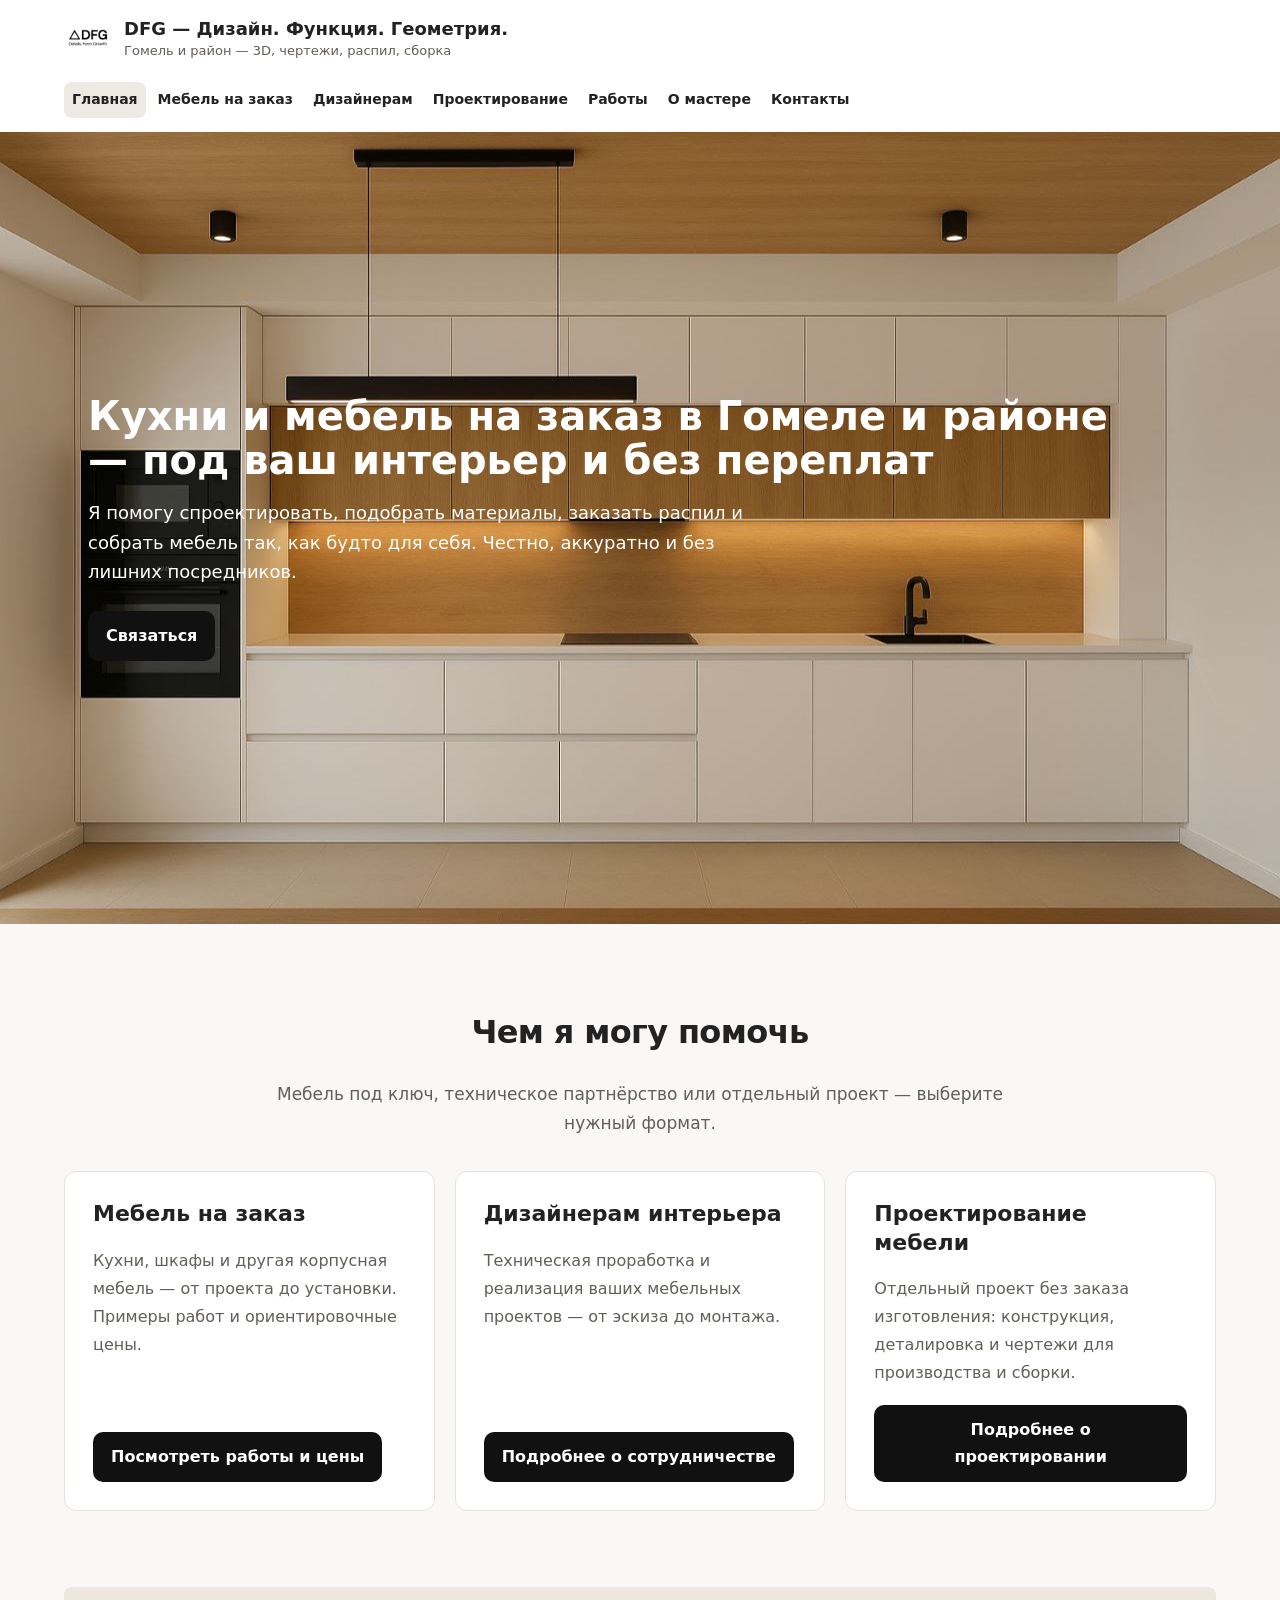
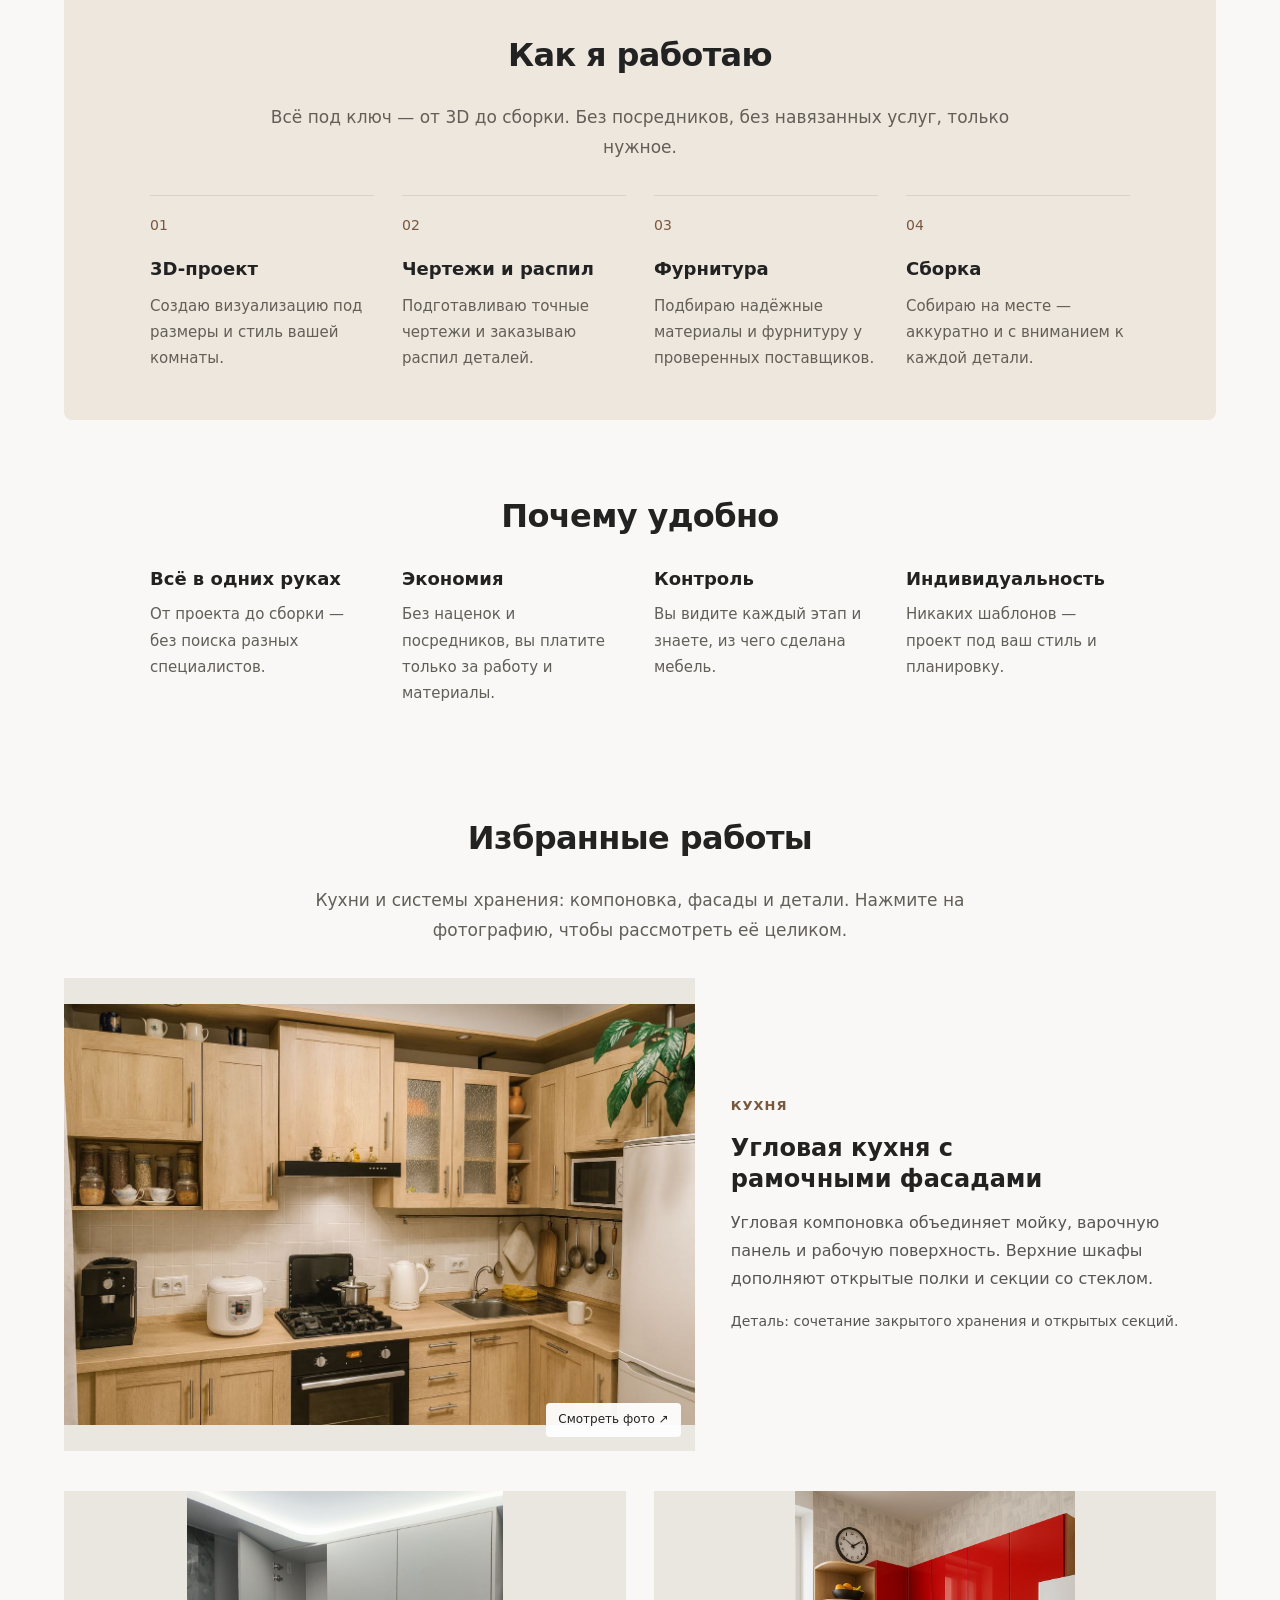
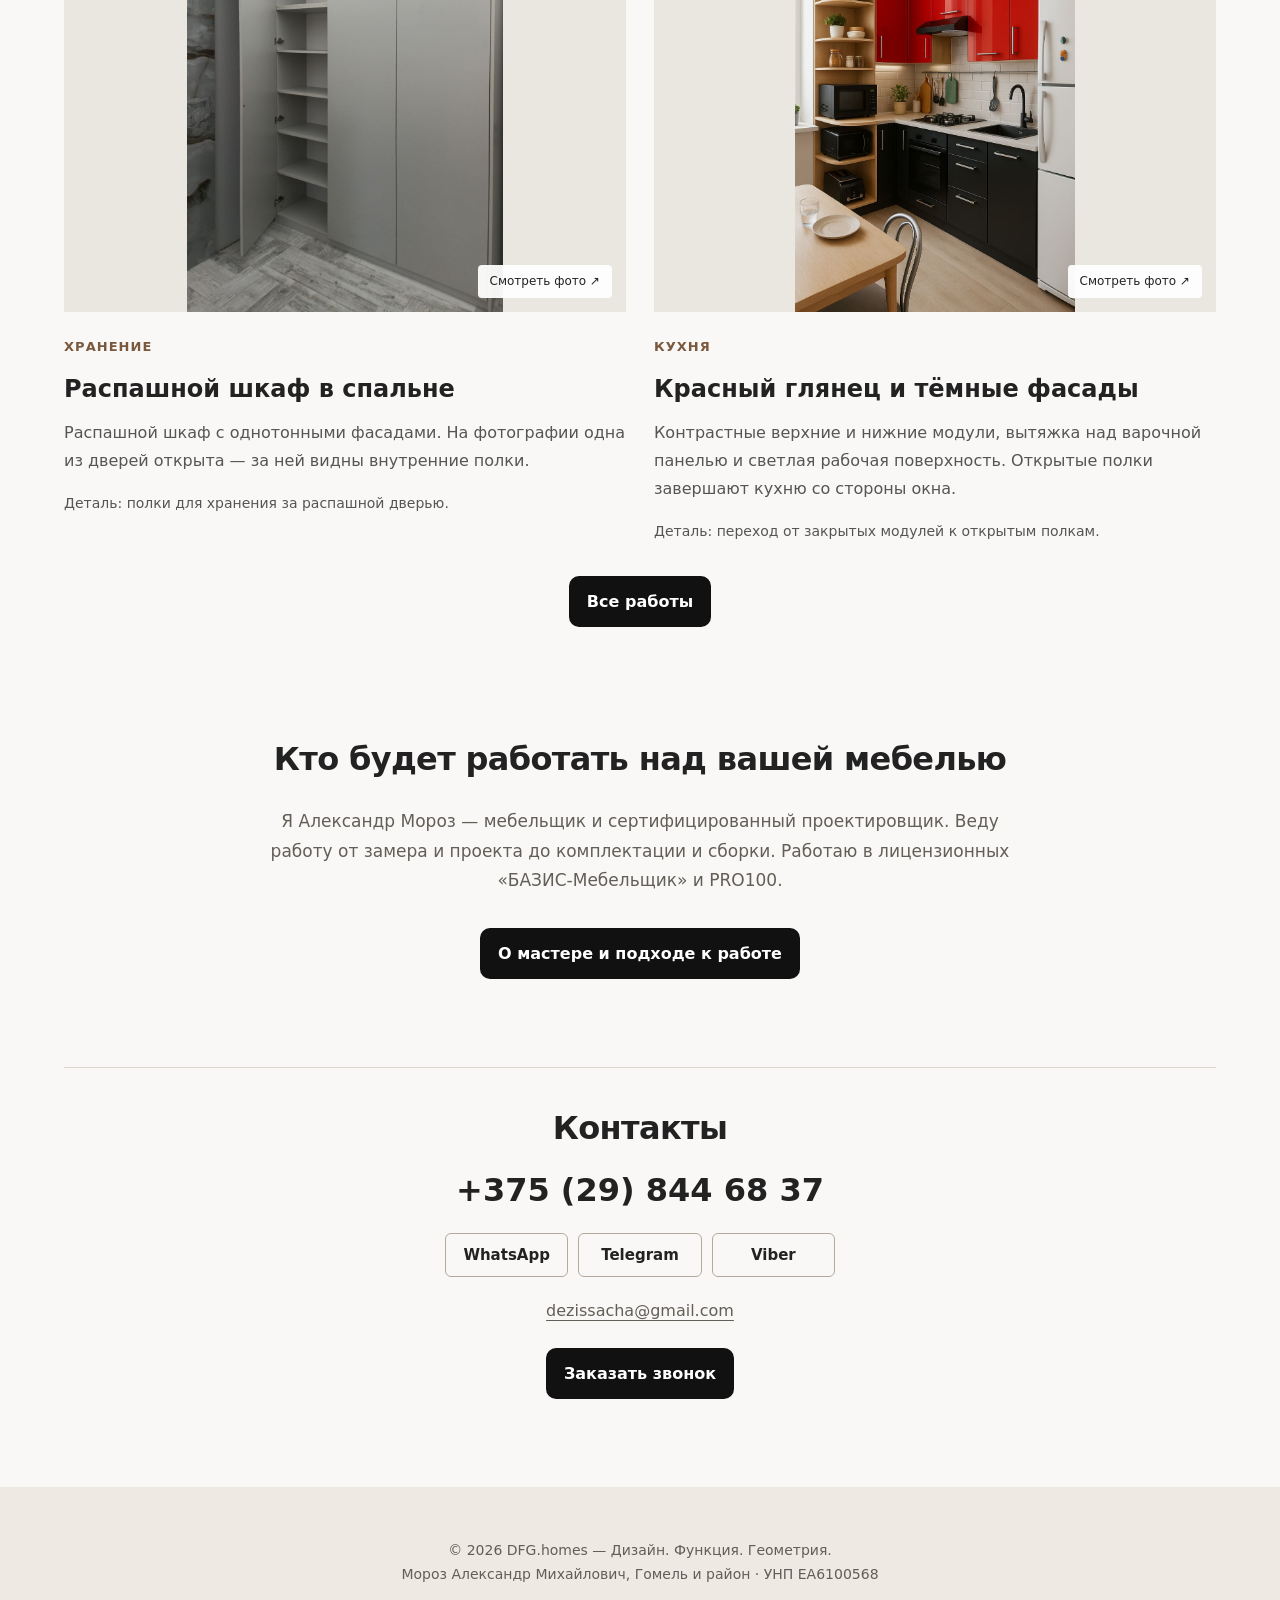
==== commit 1ead0f5e: "Simplify contacts and remove dark panel and duplicate profile details" ====
--- a/site/index.html
+++ b/site/index.html
@@ -40,7 +40,7 @@
   }
   </script>
 
-  <link rel="stylesheet" href="style.css?v=ac22d71e25cf">
+  <link rel="stylesheet" href="style.css?v=a4372f8270b8">
 </head>
 
 <body>
@@ -144,23 +144,16 @@
   </section>
 
   <section id="contact">
-    <h2>Связаться со мной</h2>
+    <h2>Контакты</h2>
     <div class="contact-wrap">
-      <p class="contact-intro">Обсудим вашу мебель? Для начала можно прислать примерные размеры, фото помещения и пожелания.</p>
-      <p><a href="tel:+375298446837" aria-label="Позвонить Александру: +375 29 844 68 37">+375 (29) 844 68 37</a></p>
-      <div class="contact-actions" aria-label="Способы связи">
-        <a class="contact-action contact-action-primary" href="tel:+375298446837">Позвонить</a>
-        <a class="contact-action" href="https://wa.me/375298446837" target="_blank" rel="noopener noreferrer" aria-label="Написать Александру в WhatsApp">WhatsApp</a>
-        <a class="contact-action" href="https://t.me/+375298446837" target="_blank" rel="noopener noreferrer" aria-label="Написать Александру в Telegram">Telegram</a>
-        <a class="contact-action" href="viber://chat?number=%2B375298446837" aria-label="Написать Александру в Viber">Viber</a>
+      <p class="contact-phone"><a href="tel:+375298446837" aria-label="Позвонить Александру: +375 29 844 68 37">+375 (29) 844 68 37</a></p>
+      <div class="contact-actions" aria-label="Написать в мессенджере">
+        <a class="contact-action" href="https://wa.me/375298446837" target="_blank" rel="noopener noreferrer">WhatsApp</a>
+        <a class="contact-action" href="https://t.me/+375298446837" target="_blank" rel="noopener noreferrer">Telegram</a>
+        <a class="contact-action" href="viber://chat?number=%2B375298446837" title="Открыть Viber">Viber</a>
       </div>
       <p class="contact-email"><a href="mailto:dezissacha@gmail.com">dezissacha@gmail.com</a></p>
-      <p class="contact-app-note">Viber открывается в установленном приложении. Можно также написать по номеру выше.</p>
-      <div class="callback-option">
-        <p>Удобнее, чтобы я перезвонил?</p>
-        <button class="btn" id="open-form" type="button">Заказать звонок</button>
-      </div>
-      <p class="contact-area">Гомель и район</p>
+      <button class="btn" id="open-form" type="button">Заказать звонок</button>
     </div>
   </section>
 
--- a/site/style.css
+++ b/site/style.css
@@ -432,8 +432,6 @@
 :root {
   --surface-warm:#eee7de;
   --muted:#625e58;
-  --contact-bg:#282a29;
-  --contact-text:#faf7f2;
 }
 body { line-height:1.65; }
 header { line-height:1.4; }
@@ -461,15 +459,6 @@
 .price-list { max-width:900px; margin-inline:auto; }
 .section-tone { background:var(--surface-warm); padding:48px 36px; margin-block:20px; border-radius:8px; }
 .section-tone .price-list { background:rgba(255,255,255,.75); }
-#contact { background:var(--contact-bg); color:var(--contact-text); margin-top:48px; padding:56px 24px; border-radius:8px; }
-#contact h2 { color:var(--contact-text); margin-bottom:24px; }
-#contact .contact-wrap p { color:#e0dcd6; margin:12px 0; }
-#contact a { color:var(--contact-text); text-underline-offset:4px; }
-#contact a:hover { text-decoration:underline; }
-#contact a[href^="tel:"] { display:inline-block; font-size:clamp(24px,3vw,36px); line-height:1.4; font-weight:650; margin-top:8px; }
-#contact a[href^="mailto:"] { overflow-wrap:anywhere; }
-#contact .btn { background:#f0e4d4; color:#232524; padding:14px 24px; }
-#contact :focus-visible { outline-color:#f0d0a6; }
 footer { background:#eee9e2; line-height:1.7; margin-top:0; }
 @media(max-width:700px) {
  main.container { padding-top:20px; padding-bottom:24px; }
@@ -478,32 +467,22 @@
  .two-column.copy { gap:28px; }
  .lead { font-size:16px; line-height:1.75; }
  h2 { margin-bottom:24px; }
- #contact { margin-top:32px; padding:36px 20px; }
- #contact strong { font-size:14px; }
-}
-
-/* Direct contact actions, with a separate callback option. */
-#contact .contact-intro { max-width:56ch; margin:0 auto 20px; }
-.contact-actions, .contact-shortcuts { display:flex; flex-wrap:wrap; justify-content:center; gap:12px; margin:20px 0; }
-.contact-action { display:inline-flex; align-items:center; justify-content:center; min-height:48px; padding:10px 20px; border:1px solid currentColor; border-radius:8px; font-size:16px; font-weight:650; line-height:1.4; }
-#contact .contact-actions a { color:var(--contact-text); font-size:16px; font-weight:650; line-height:1.4; margin:0; }
-#contact .contact-action { border-color:#858883; }
-#contact .contact-action:hover { background:#3b3e3b; text-decoration:none; }
-#contact .contact-actions .contact-action-primary { background:#f0e4d4; color:#232524; border-color:#f0e4d4; }
-#contact .contact-action-primary:hover { background:#fff2df; }
-#contact .contact-email { margin:24px 0 12px; }
-#contact .contact-app-note { font-size:13px; color:#d0cdc7; max-width:58ch; margin-inline:auto; }
-.callback-option { border-top:1px solid #5b5e59; margin:28px auto 0; padding-top:20px; max-width:540px; }
-#contact .callback-option .btn { border:1px solid #858883; color:var(--contact-text); background:transparent; margin-top:4px; min-height:48px; }
-#contact .callback-option .btn:hover { background:#3b3e3b; }
-#contact .contact-area { margin-top:24px; font-size:14px; color:#d0cdc7; }
-.contact-shortcuts { justify-content:flex-start; }
-.page-intro .contact-shortcuts { margin-bottom:24px; }
-.contact-shortcuts .contact-action { font-size:15px; }
-.contact-shortcuts .contact-action:hover { background:var(--surface-warm); }
-@media(max-width:480px) {
- .contact-actions { display:grid; grid-template-columns:repeat(2,minmax(0,1fr)); gap:10px; }
- .contact-actions .contact-action { min-width:0; padding:10px; }
- .contact-shortcuts { gap:8px; }
- .contact-shortcuts .contact-action { padding:10px 12px; }
-}
+}
+
+
+/* Compact contact section on the same light background as the page. */
+#contact { border-top:1px solid #dcd5cc; margin-top:32px; padding:40px 0; }
+#contact h2 { margin-bottom:20px; }
+#contact .contact-wrap { max-width:480px; }
+#contact .contact-phone { margin:0 0 20px; }
+.contact-phone a { display:inline-block; font-size:clamp(24px,3vw,32px); font-weight:650; line-height:1.4; color:var(--text); }
+.contact-actions { display:grid; grid-template-columns:repeat(3,minmax(0,1fr)); gap:10px; margin:0 auto; max-width:390px; }
+.contact-action { display:flex; align-items:center; justify-content:center; min-height:44px; border:1px solid #b4a99b; border-radius:6px; color:var(--text); font-size:15px; font-weight:600; line-height:1.4; padding:10px 8px; }
+.contact-action:hover { background:var(--surface-warm); }
+#contact .contact-email { margin:20px 0 24px; overflow-wrap:anywhere; }
+.contact-email a { text-decoration:underline; text-underline-offset:4px; }
+#contact .btn { min-height:44px; }
+@media(max-width:700px) {
+ #contact { margin-top:24px; padding:32px 0; }
+ .contact-action { font-size:14px; }
+}
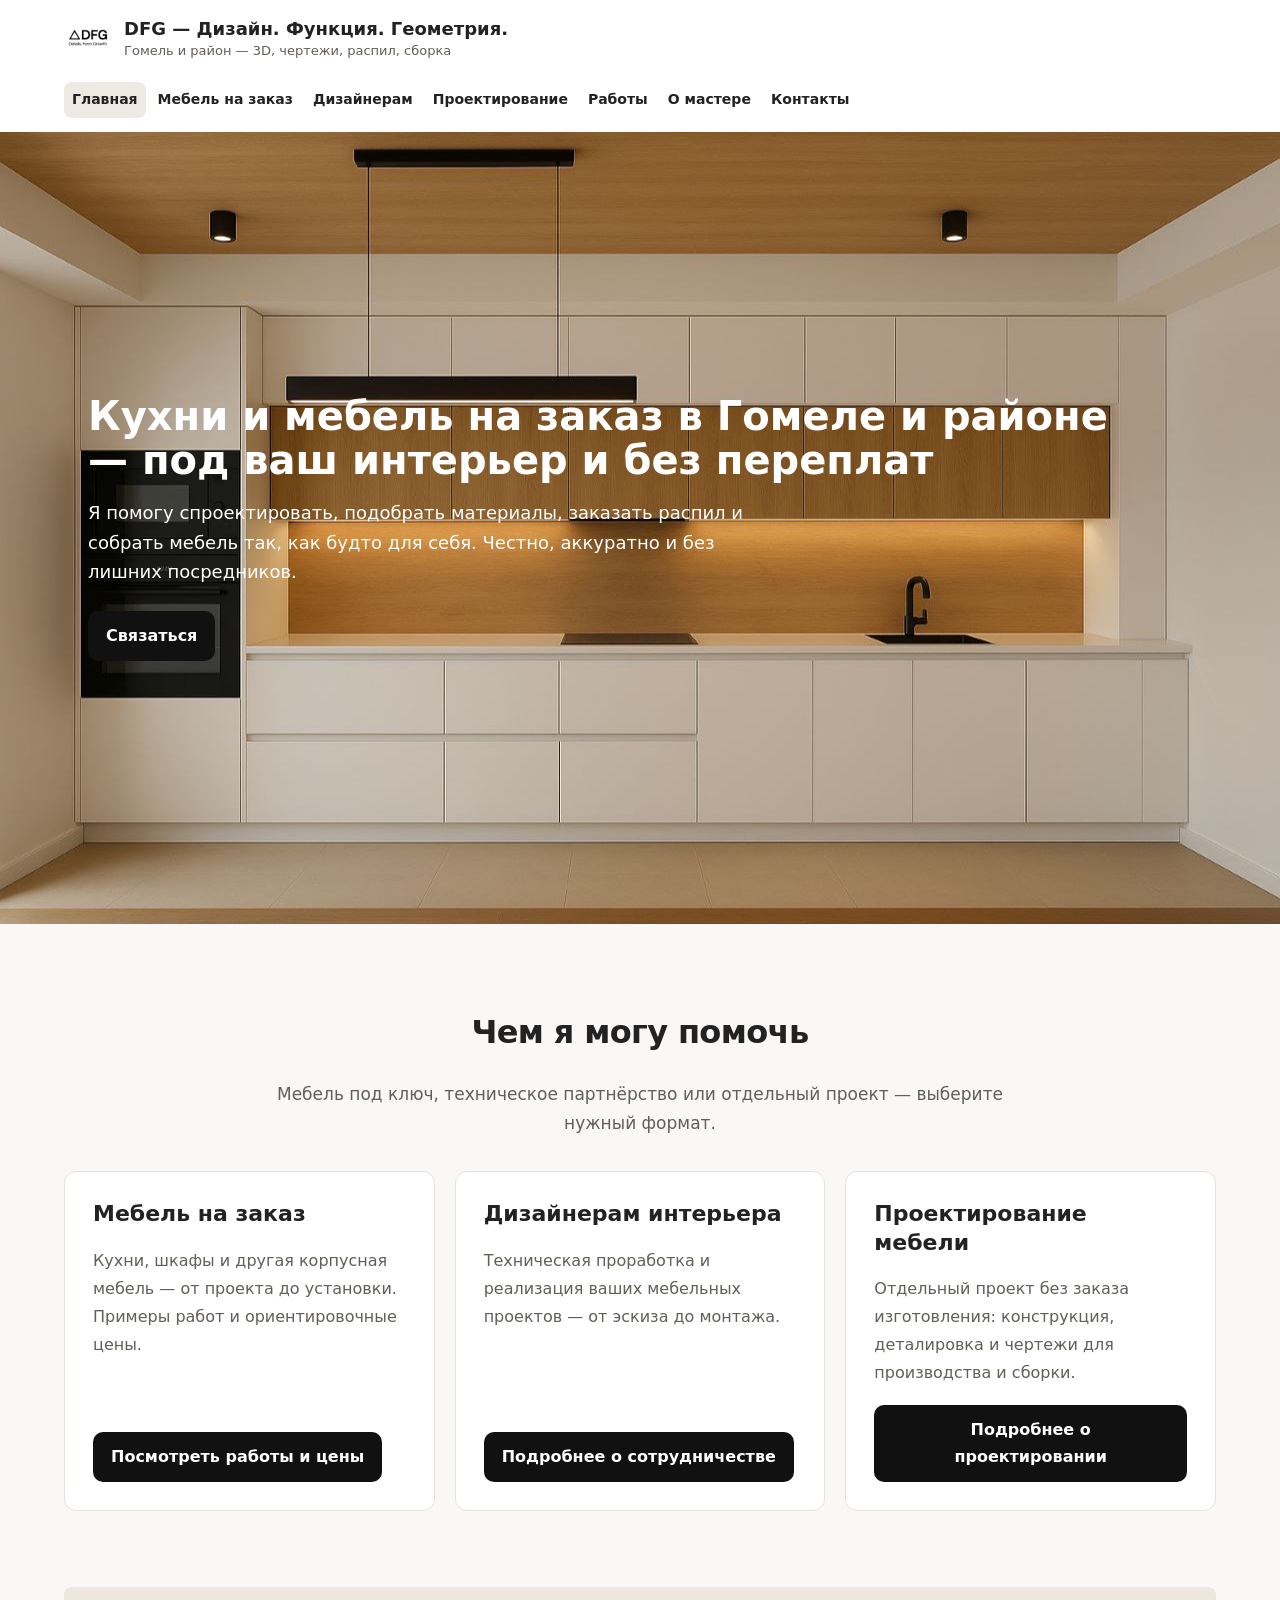
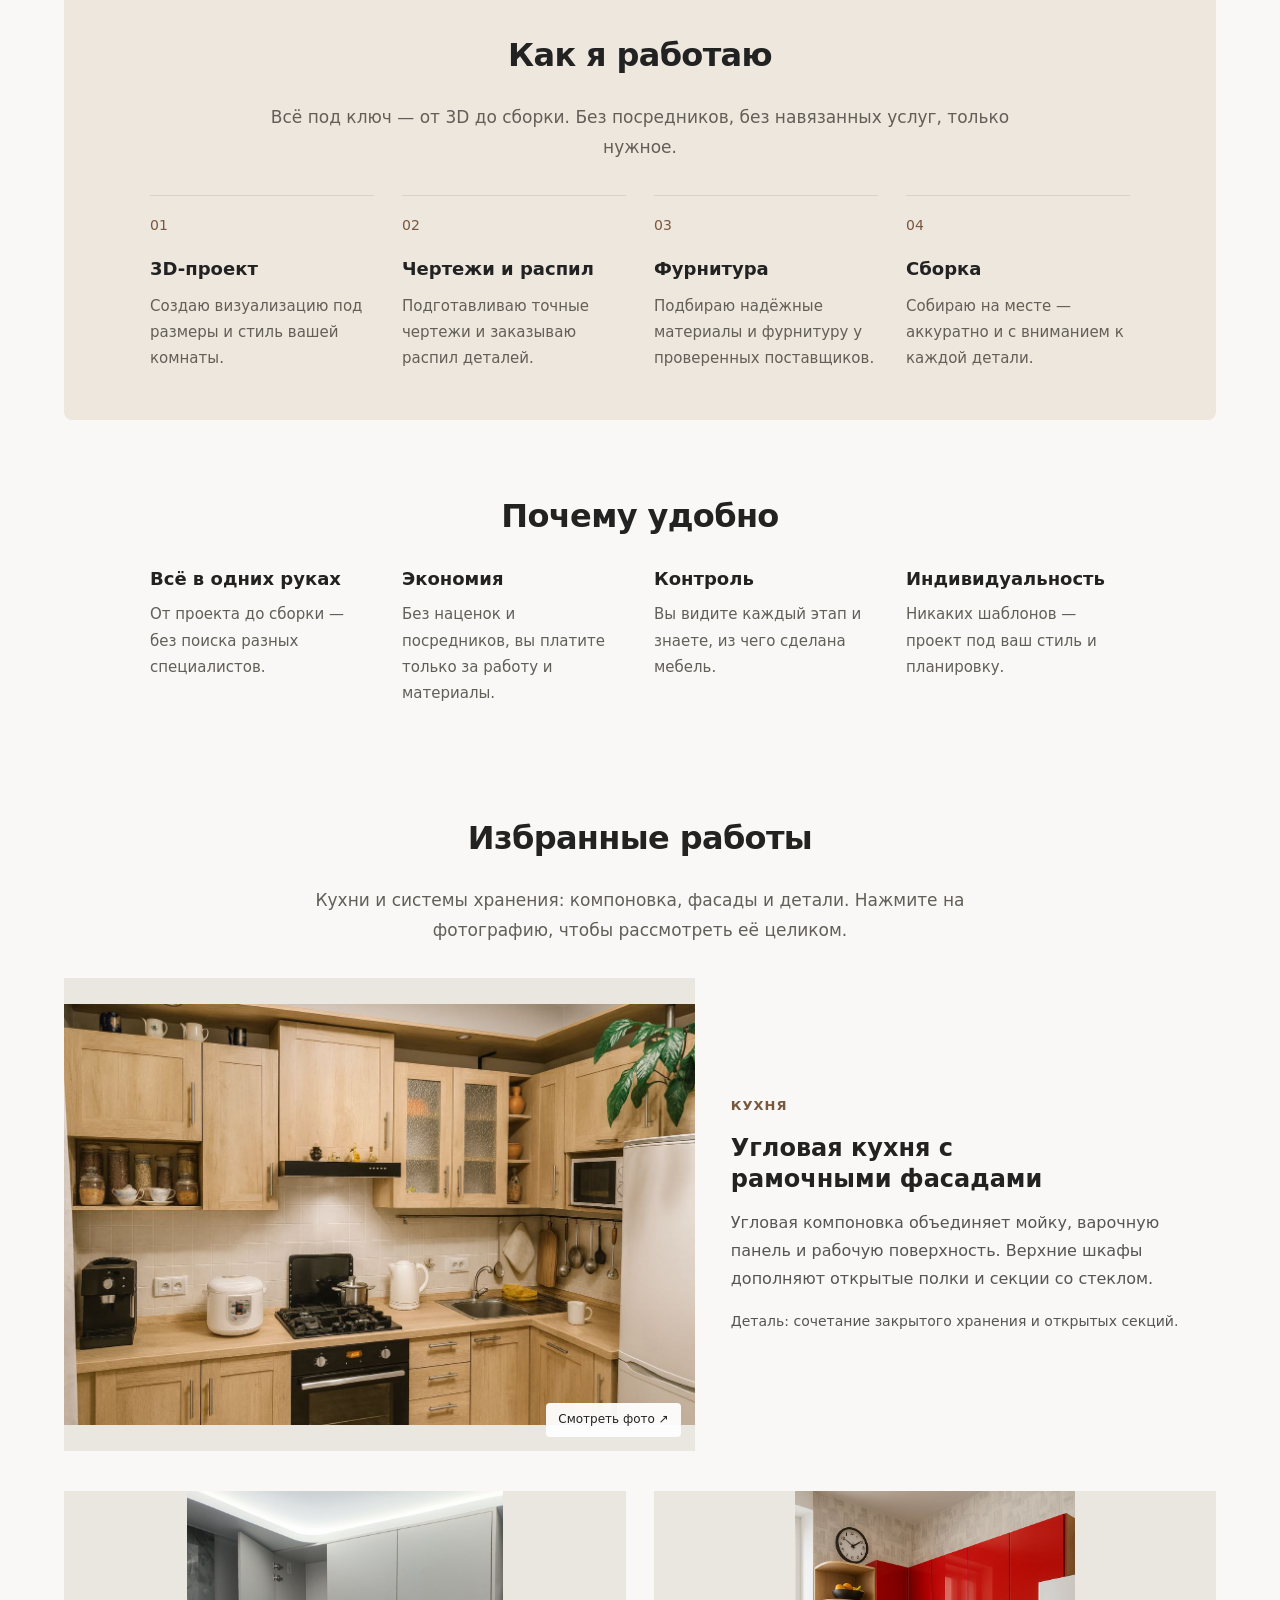
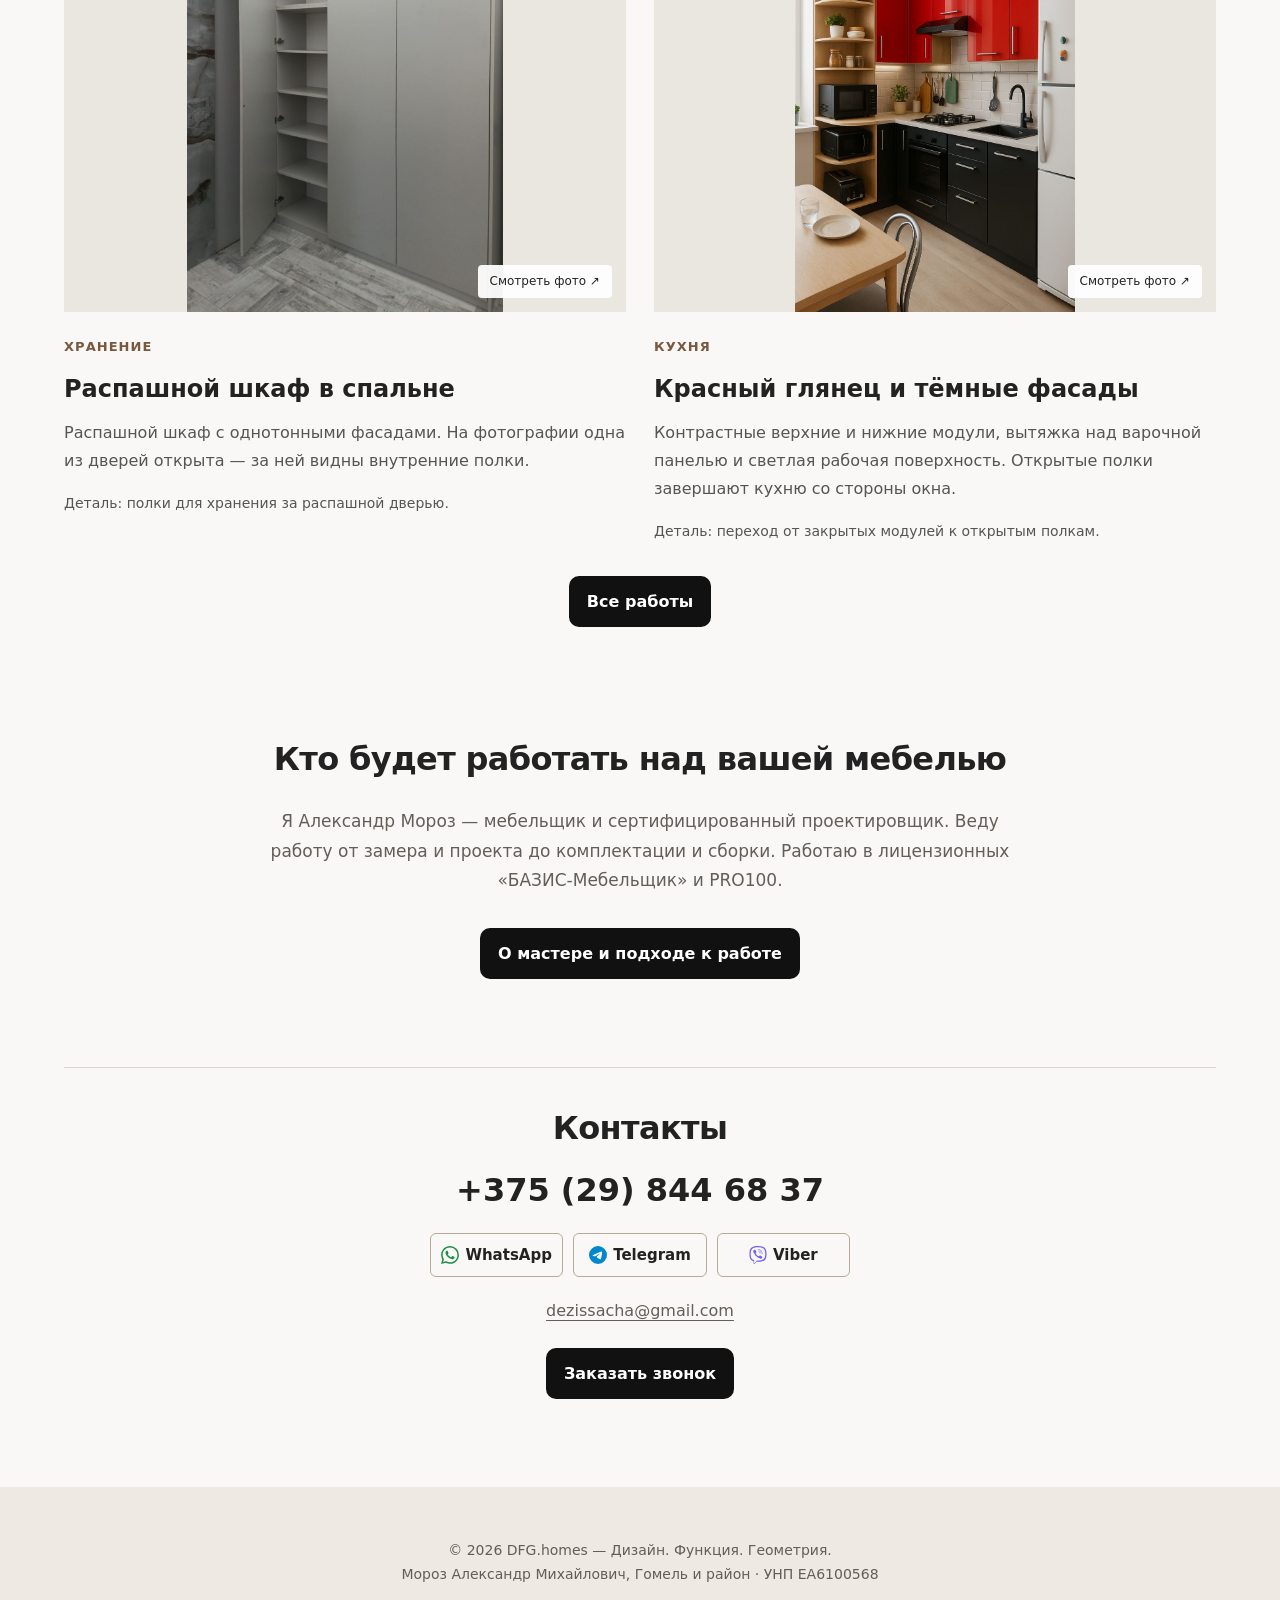
==== commit fed49a9b: "Add local messenger icons to contact buttons" ====
--- a/site/index.html
+++ b/site/index.html
@@ -40,7 +40,7 @@
   }
   </script>
 
-  <link rel="stylesheet" href="style.css?v=a4372f8270b8">
+  <link rel="stylesheet" href="style.css?v=839a6c6e5438">
 </head>
 
 <body>
@@ -148,9 +148,9 @@
     <div class="contact-wrap">
       <p class="contact-phone"><a href="tel:+375298446837" aria-label="Позвонить Александру: +375 29 844 68 37">+375 (29) 844 68 37</a></p>
       <div class="contact-actions" aria-label="Написать в мессенджере">
-        <a class="contact-action" href="https://wa.me/375298446837" target="_blank" rel="noopener noreferrer">WhatsApp</a>
-        <a class="contact-action" href="https://t.me/+375298446837" target="_blank" rel="noopener noreferrer">Telegram</a>
-        <a class="contact-action" href="viber://chat?number=%2B375298446837" title="Открыть Viber">Viber</a>
+        <a class="contact-action" href="https://wa.me/375298446837" target="_blank" rel="noopener noreferrer"><img class="messenger-icon" src="img/icons/whatsapp.svg" width="18" height="18" alt="" aria-hidden="true"><span>WhatsApp</span></a>
+        <a class="contact-action" href="https://t.me/+375298446837" target="_blank" rel="noopener noreferrer"><img class="messenger-icon" src="img/icons/telegram.svg" width="18" height="18" alt="" aria-hidden="true"><span>Telegram</span></a>
+        <a class="contact-action" href="viber://chat?number=%2B375298446837" title="Открыть Viber"><img class="messenger-icon" src="img/icons/viber.svg" width="18" height="18" alt="" aria-hidden="true"><span>Viber</span></a>
       </div>
       <p class="contact-email"><a href="mailto:dezissacha@gmail.com">dezissacha@gmail.com</a></p>
       <button class="btn" id="open-form" type="button">Заказать звонок</button>
@@ -202,6 +202,6 @@
   <div class="viewer-navigation"><button type="button" id="photo-prev" aria-label="Предыдущее фото">← Назад</button><button type="button" id="photo-next" aria-label="Следующее фото">Далее →</button></div>
 </dialog>
 
-<script src="site.js?v=1a0e7bea8376" defer></script>
+<script src="site.js?v=2609d48644e8" defer></script>
 </body>
 </html>
--- a/site/style.css
+++ b/site/style.css
@@ -486,3 +486,13 @@
  #contact { margin-top:24px; padding:32px 0; }
  .contact-action { font-size:14px; }
 }
+
+/* The brand row scrolls away naturally; mobile navigation stays visible. */
+@media(max-width:700px) {
+ header { top:var(--mobile-header-top, 0px); }
+}
+
+/* Local brand icons supplement visible messenger names. */
+.contact-actions { max-width:420px; grid-template-columns:repeat(auto-fit,minmax(105px,1fr)); }
+.contact-action { gap:6px; white-space:nowrap; }
+.messenger-icon { display:block; flex:0 0 18px; width:18px; height:18px; }
